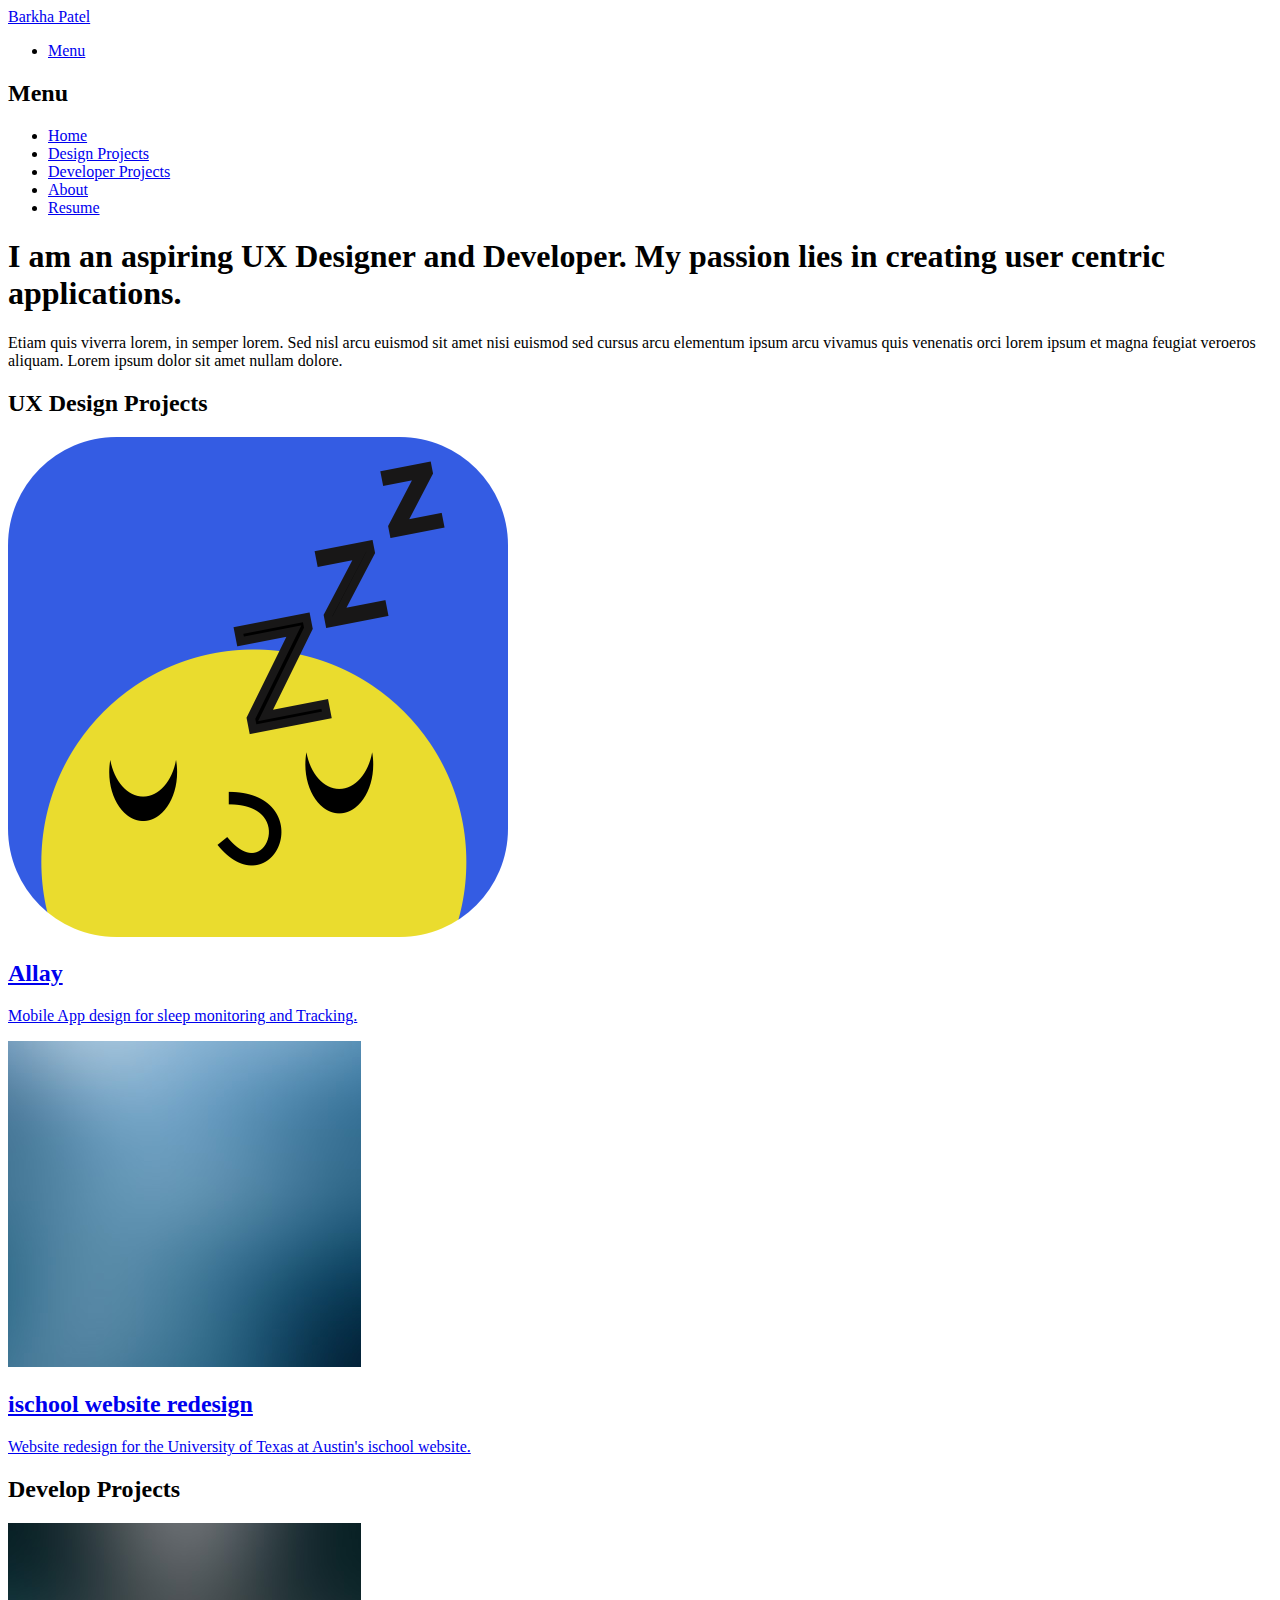
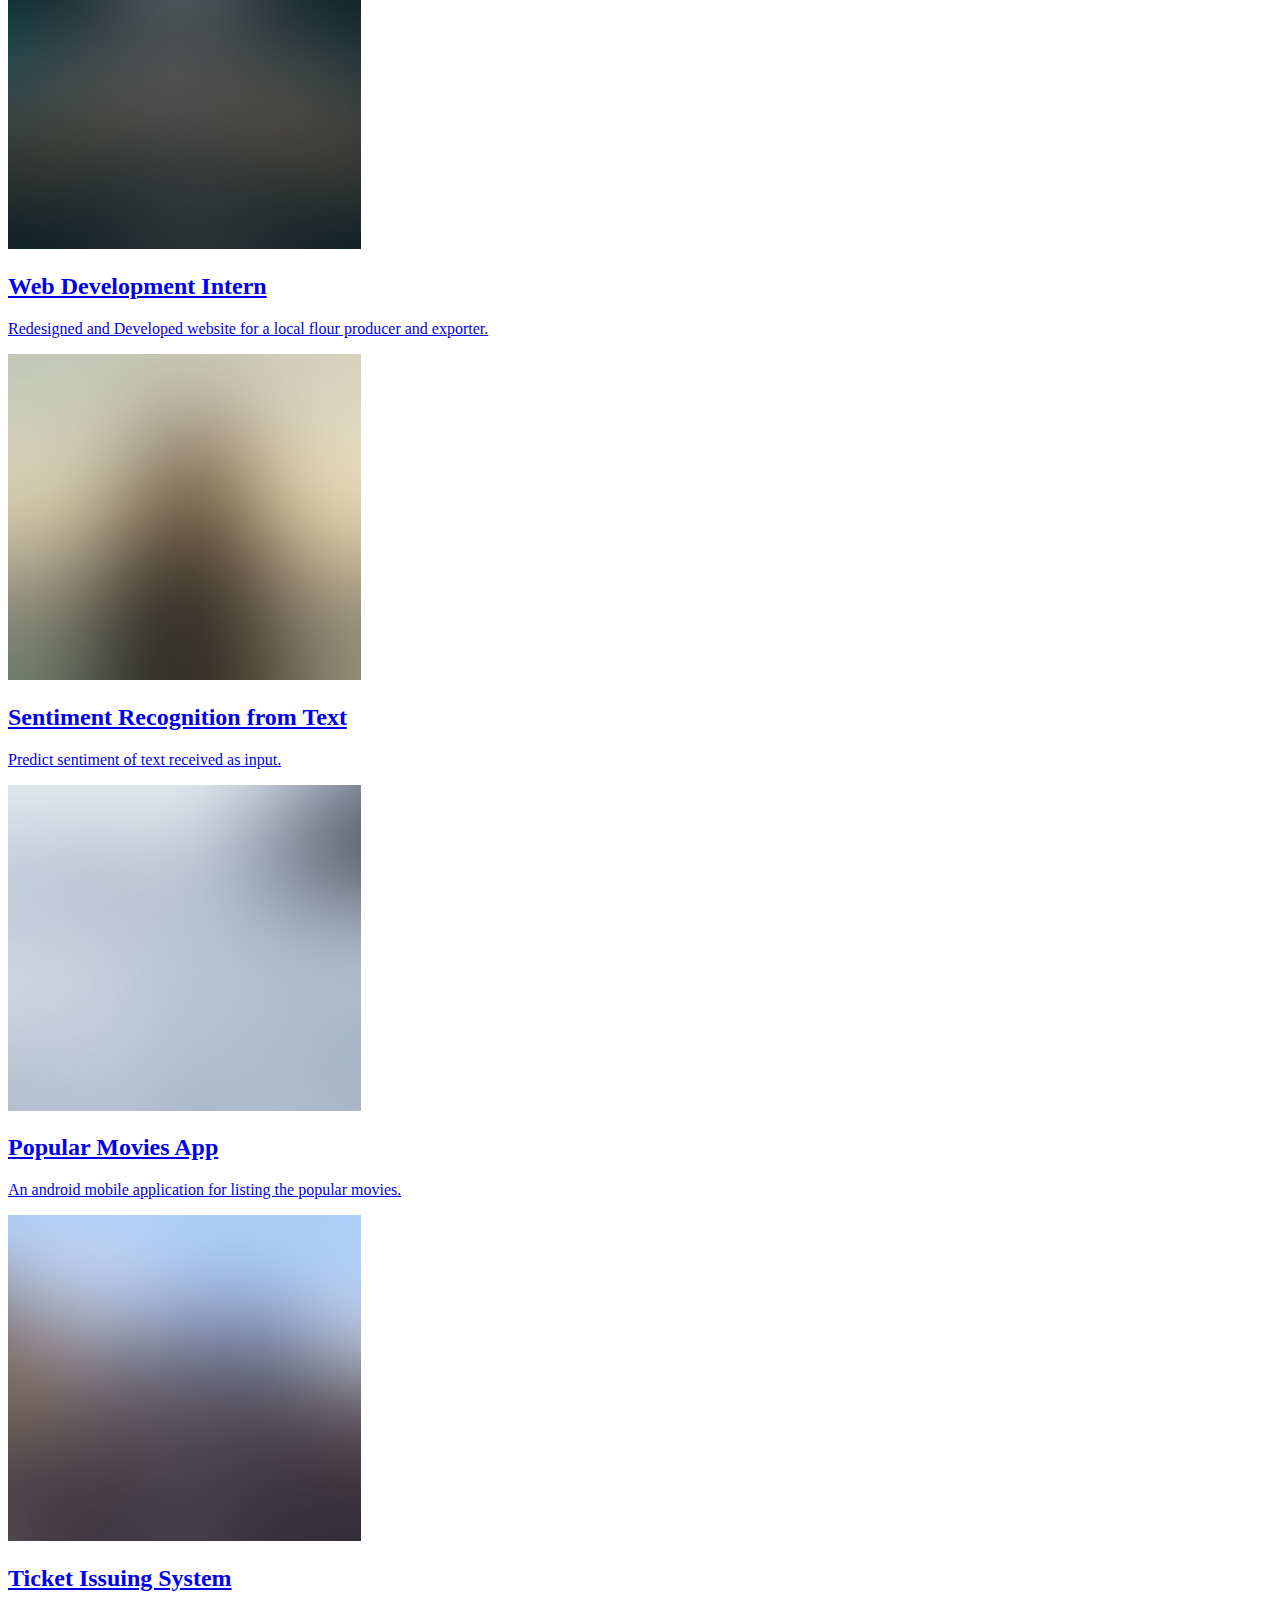
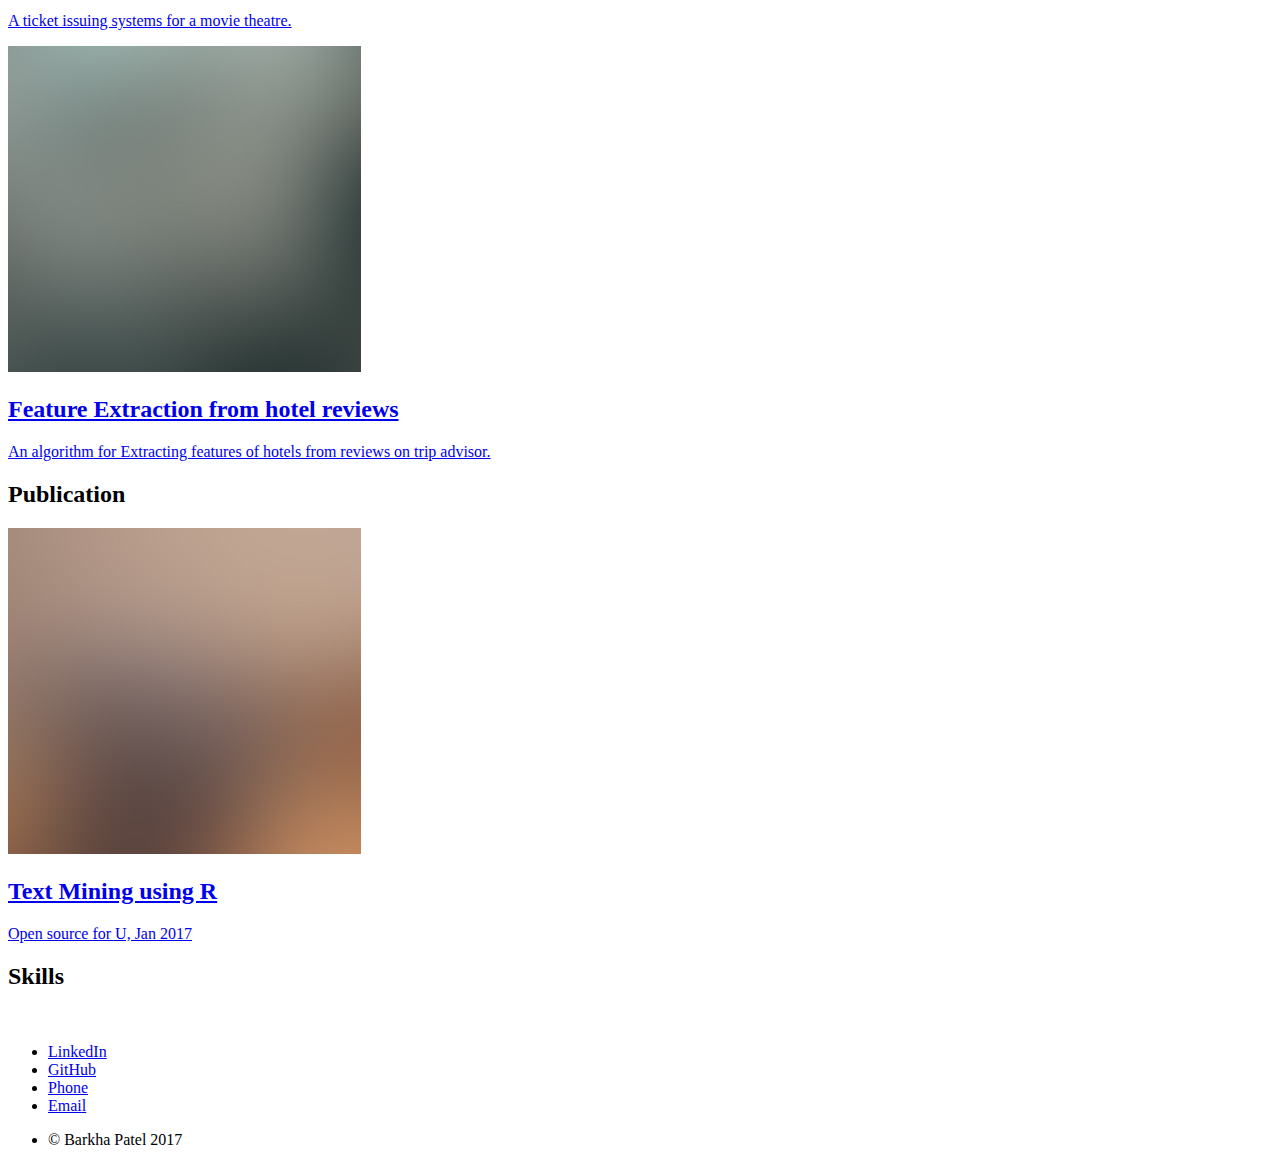
==== index.html @ ee447b4c "Add files via upload" ====
<!DOCTYPE HTML>
<!--
	Phantom by HTML5 UP
	html5up.net | @ajlkn
	Free for personal and commercial use under the CCA 3.0 license (html5up.net/license)
-->
<html>

<head>
	<title>Barkha Patel's Portfolio</title>
	<meta charset="utf-8" />
	<meta name="viewport" content="width=device-width, initial-scale=1" />
	<!--[if lte IE 8]><script src="assets/js/ie/html5shiv.js"></script><![endif]-->
	<link rel="stylesheet" href="assets/css/main.css" />
	<!--[if lte IE 9]><link rel="stylesheet" href="assets/css/ie9.css" /><![endif]-->
	<!--[if lte IE 8]><link rel="stylesheet" href="assets/css/ie8.css" /><![endif]-->
</head>

<body>
	<!-- Wrapper -->
	<div id="wrapper">

		<!-- Header -->
		<header id="header">
			<div class="inner">

				<!-- Logo -->
					<a href="index.html" class="logo">
									<span class="symbol"><!--<img src="images/logo.svg" alt="" />--></span><span class="title">Barkha Patel</span>
								</a>

				<!-- Nav -->
				<nav>
					<ul>
						<li><a href="#menu">Menu</a></li>
					</ul>
				</nav>

			</div>
		</header>

		<!-- Menu -->
		<nav id="menu">
			<h2>Menu</h2>
			<ul>
				<li><a href="index.html">Home</a></li>
				<li><a href="generic.html">Design Projects</a></li>
				<li><a href="generic.html">Developer Projects</a></li>
				<li><a href="generic.html">About </a></li>
				<li><a href="elements.html">Resume</a></li>
			</ul>
		</nav>

		<!-- Main -->
		<div id="main">
			<div class="inner">
				<header>
					<h1>I am an aspiring UX Designer and Developer. My passion lies in creating user centric applications.</h1>
					<p>Etiam quis viverra lorem, in semper lorem. Sed nisl arcu euismod sit amet nisi euismod sed cursus arcu elementum ipsum arcu vivamus quis venenatis orci lorem ipsum et magna feugiat veroeros aliquam. Lorem ipsum dolor sit amet nullam dolore.</p>
				</header>
				<h2> UX Design Projects </h2>
				<section class="tiles">
					<article class="style1">
						<span class="image">
										<img src="images/allayiconsmall.png" alt="" />
									</span>
						<a href="AllayPage.html">
							<h2>Allay</h2>
							<div class="content">
								<p>Mobile App design for sleep monitoring and Tracking. </p>
							</div>
						</a>
					</article>
					<article class="style2">
						<span class="image">
										<img src="images/pic02.jpg" alt="" />
									</span>
						<a href="generic.html">
							<h2>ischool website redesign</h2>
							<div class="content">
								<p>Website redesign for the University of Texas at Austin's ischool website. </p>
							</div>
						</a>
					</article>
				</section>
				<div>
					<h2> Develop Projects </h2>
				</div>

				<section class="tiles">
					<article class="style3">
						<span class="image">
										<img src="images/pic03.jpg" alt="" />
									</span>
						<a href="generic.html">
							<h2>Web Development Intern</h2>
							<div class="content">
								<p>Redesigned and Developed website for a local flour producer and exporter. </p>
							</div>
						</a>
					</article>
					<article class="style4">
						<span class="image">
										<img src="images/pic04.jpg" alt="" />
									</span>
						<a href="generic.html">
							<h2>Sentiment Recognition from Text</h2>
							<div class="content">
								<p>Predict sentiment of text received as input.</p>
							</div>
						</a>
					</article>
					<article class="style5">
						<span class="image">
										<img src="images/pic05.jpg" alt="" />
									</span>
						<a href="generic.html">
							<h2>Popular Movies App</h2>
							<div class="content">
								<p>An android mobile application for listing the popular movies.</p>
							</div>
						</a>
					</article>
					<article class="style6">
						<span class="image">
										<img src="images/pic06.jpg" alt="" />
									</span>
						<a href="generic.html">
							<h2>Ticket Issuing System</h2>
							<div class="content">
								<p>A ticket issuing systems for a movie theatre. </p>
							</div>
						</a>
					</article>
					<article class="style2">
						<span class="image">
										<img src="images/pic07.jpg" alt="" />
									</span>
						<a href="generic.html">
							<h2>Feature Extraction from hotel reviews</h2>
							<div class="content">
								<p>An algorithm for Extracting features of hotels from reviews on trip advisor. </p>
							</div>
						</a>
					</article>

				</section>
				<h2> Publication </h2>
				<section class="tiles">
					<article class="style1">
						<span class="image">
										<img src="images/pic01.jpg" alt="" />
									</span>
						<a href="generic.html">
							<h2>Text Mining using R</h2>
							<div class="content">
								<p> Open source for U, Jan 2017</p>
							</div>
						</a>
					</article>
			</div>
		</div>

		<!-- Footer -->
		<footer id="footer">
			<div class="inner">
				<section>
					<h2> Skills </h2>
				</section>
				<section>
					<br>
					<ul class="icons">
						<li><a href="https://www.linkedin.com/in/barkha-patel/" target="_blank" class="icon style2 fa-linkedin"><span class="label">LinkedIn</span></a></li>
						<li><a href="https://github.com/Barkha-Patel" target="_blank" class="icon style2 fa-github"><span class="label">GitHub</span></a></li>
						<li><a href="#" class="icon style2 fa-phone" target="_blank"><span class="label">Phone</span></a></li>
						<li><a href="#" class="icon style2 fa-envelope-o" target="_blank"><span class="label">Email</span></a></li>


					</ul>
				</section>
				<ul class="copyright">
					<li>&copy; Barkha Patel 2017</li>
				</ul>
			</div>
		</footer>

	</div>



	<!-- Scripts -->
	<script src="assets/js/jquery.min.js"></script>
	<script src="assets/js/skel.min.js"></script>
	<script src="assets/js/util.js"></script>
	<!--[if lte IE 8]><script src="assets/js/ie/respond.min.js"></script><![endif]-->
	<script src="assets/js/main.js"></script>

</body>

</html>
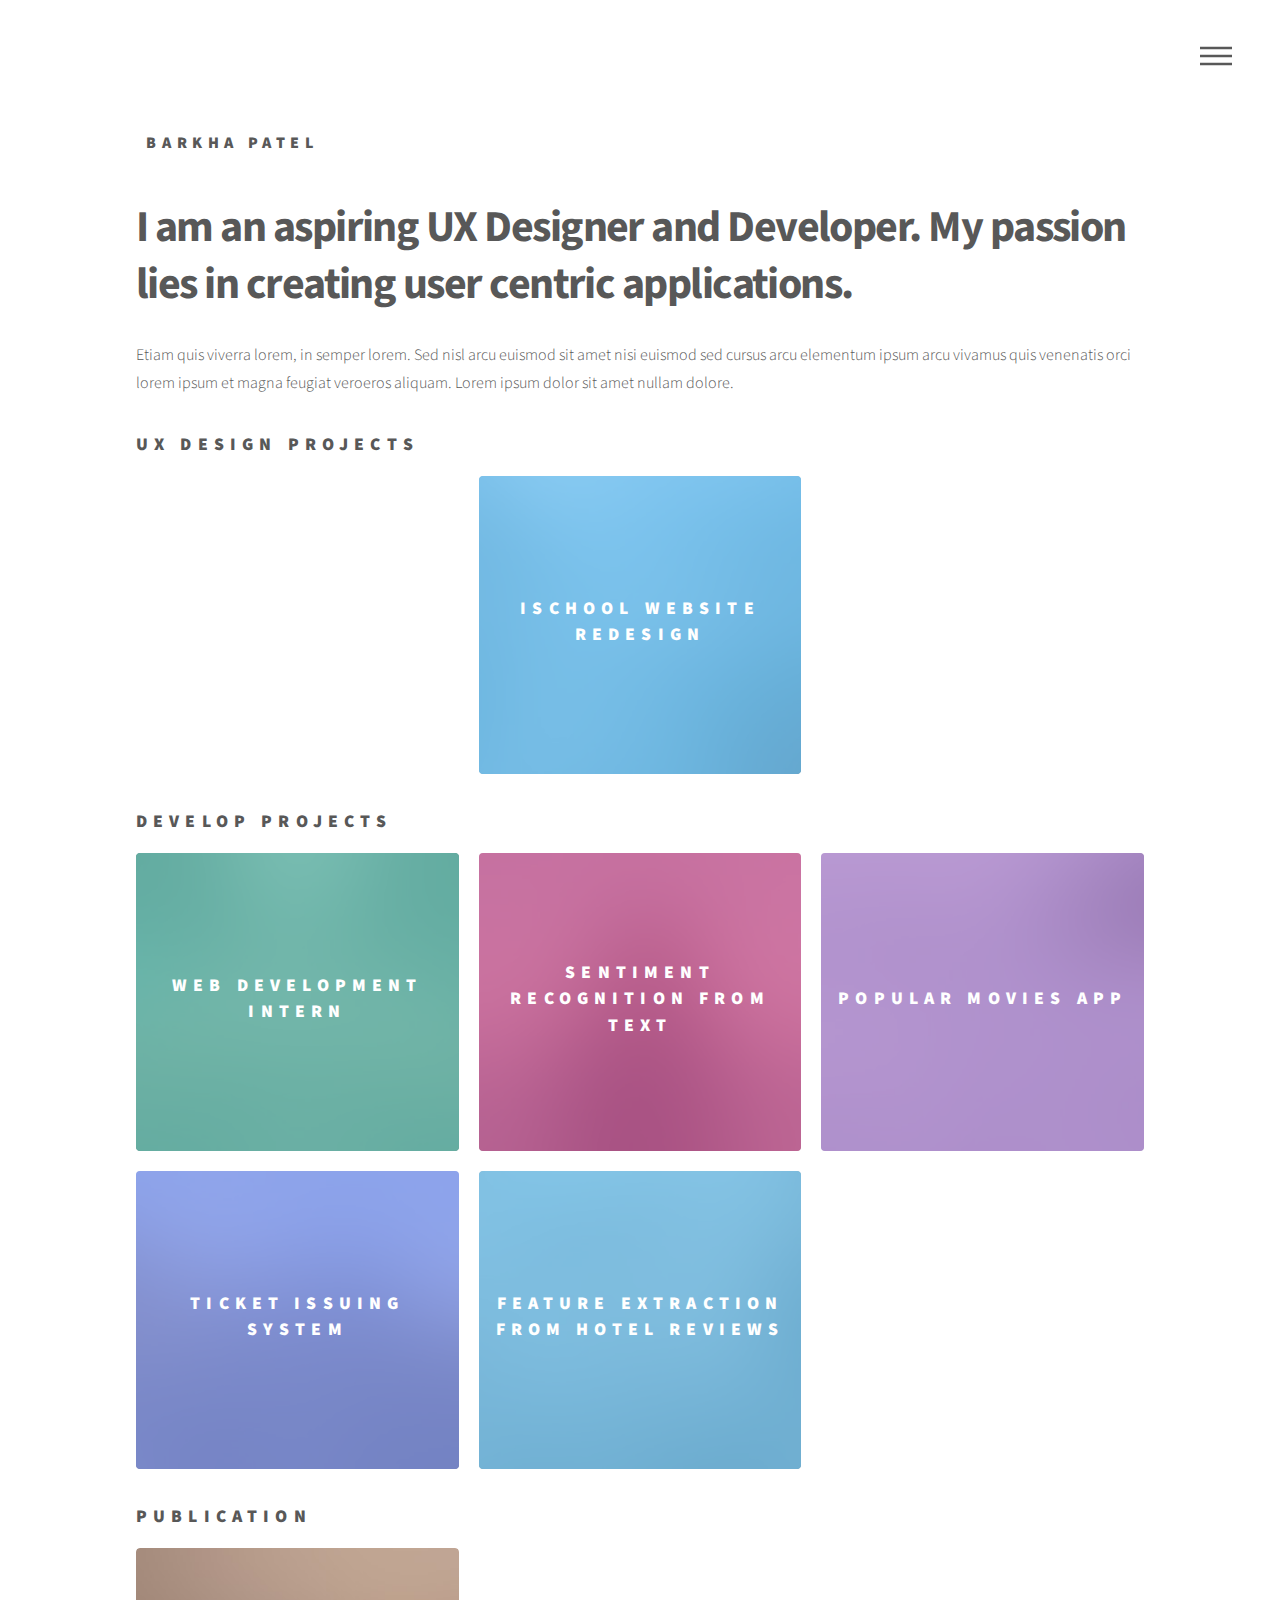
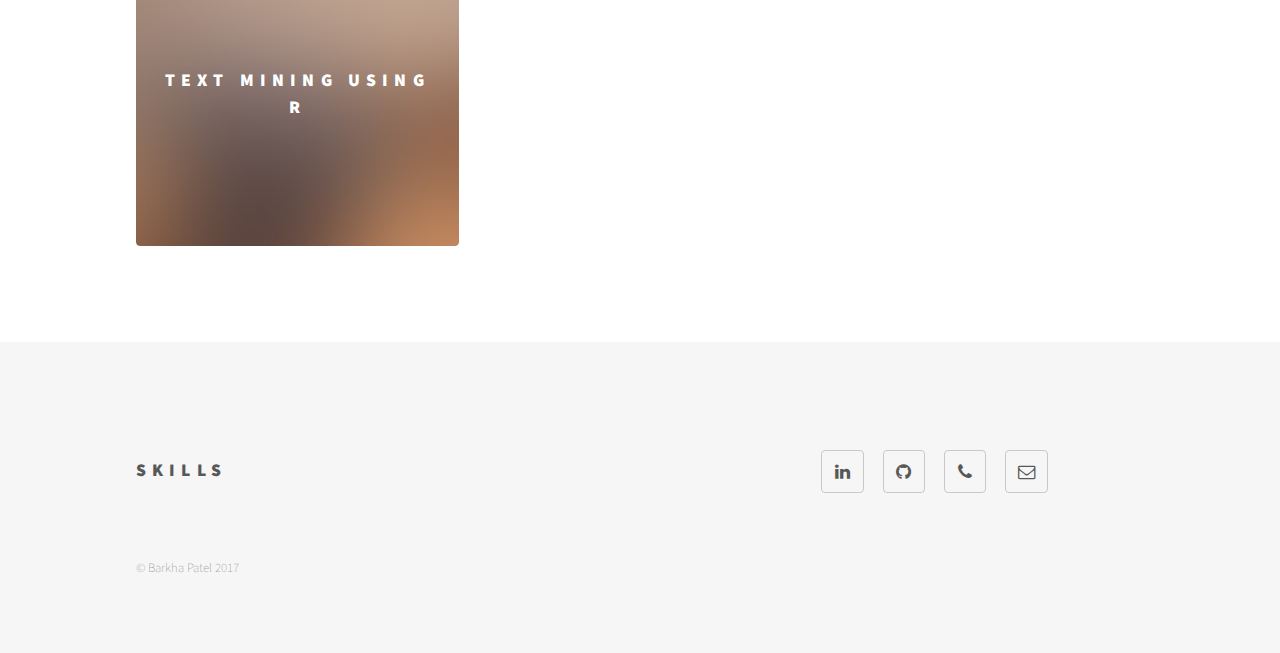
==== commit 3bb0eb9d: "Add files via upload" ====
--- a/index.html
+++ b/index.html
@@ -62,7 +62,7 @@
 				<section class="tiles">
 					<article class="style1">
 						<span class="image">
-										<img src="images/allayiconsmall.png" alt="" />
+										<img src="images/allaytile.png" alt="" />
 									</span>
 						<a href="AllayPage.html">
 							<h2>Allay</h2>
--- a/assets/css/main.css
+++ b/assets/css/main.css
@@ -0,0 +1,3356 @@
+@import url(font-awesome.min.css);
+@import url("https://fonts.googleapis.com/css?family=Source+Sans+Pro:300,700,900");
+
+/*
+	Phantom by HTML5 UP
+	html5up.net | @ajlkn
+	Free for personal and commercial use under the CCA 3.0 license (html5up.net/license)
+*/
+
+/* Reset */
+
+	html, body, div, span, applet, object, iframe, h1, h2, h3, h4, h5, h6, p, blockquote, pre, a, abbr, acronym, address, big, cite, code, del, dfn, em, img, ins, kbd, q, s, samp, small, strike, strong, sub, sup, tt, var, b, u, i, center, dl, dt, dd, ol, ul, li, fieldset, form, label, legend, table, caption, tbody, tfoot, thead, tr, th, td, article, aside, canvas, details, embed, figure, figcaption, footer, header, hgroup, menu, nav, output, ruby, section, summary, time, mark, audio, video {
+		margin: 0;
+		padding: 0;
+		border: 0;
+		font-size: 100%;
+		font: inherit;
+		vertical-align: baseline;
+	}
+
+	article, aside, details, figcaption, figure, footer, header, hgroup, menu, nav, section {
+		display: block;
+	}
+
+	body {
+		line-height: 1;
+	}
+
+	ol, ul {
+		list-style: none;
+	}
+
+	blockquote, q {
+		quotes: none;
+	}
+
+	blockquote:before, blockquote:after, q:before, q:after {
+		content: '';
+		content: none;
+	}
+
+	table {
+		border-collapse: collapse;
+		border-spacing: 0;
+	}
+
+	body {
+		-webkit-text-size-adjust: none;
+	}
+
+/* Box Model */
+
+	*, *:before, *:after {
+		-moz-box-sizing: border-box;
+		-webkit-box-sizing: border-box;
+		box-sizing: border-box;
+	}
+
+/* Grid */
+
+	.row {
+		border-bottom: solid 1px transparent;
+		-moz-box-sizing: border-box;
+		-webkit-box-sizing: border-box;
+		box-sizing: border-box;
+	}
+
+	.row > * {
+		float: left;
+		-moz-box-sizing: border-box;
+		-webkit-box-sizing: border-box;
+		box-sizing: border-box;
+	}
+
+	.row:after, .row:before {
+		content: '';
+		display: block;
+		clear: both;
+		height: 0;
+	}
+
+	.row.uniform > * > :first-child {
+		margin-top: 0;
+	}
+
+	.row.uniform > * > :last-child {
+		margin-bottom: 0;
+	}
+
+	.row.\30 \25 > * {
+		padding: 0 0 0 0em;
+	}
+
+	.row.\30 \25 {
+		margin: 0 0 -1px 0em;
+	}
+
+	.row.uniform.\30 \25 > * {
+		padding: 0em 0 0 0em;
+	}
+
+	.row.uniform.\30 \25 {
+		margin: 0em 0 -1px 0em;
+	}
+
+	.row > * {
+		padding: 0 0 0 2em;
+	}
+
+	.row {
+		margin: 0 0 -1px -2em;
+	}
+
+	.row.uniform > * {
+		padding: 2em 0 0 2em;
+	}
+
+	.row.uniform {
+		margin: -2em 0 -1px -2em;
+	}
+
+	.row.\32 00\25 > * {
+		padding: 0 0 0 4em;
+	}
+
+	.row.\32 00\25 {
+		margin: 0 0 -1px -4em;
+	}
+
+	.row.uniform.\32 00\25 > * {
+		padding: 4em 0 0 4em;
+	}
+
+	.row.uniform.\32 00\25 {
+		margin: -4em 0 -1px -4em;
+	}
+
+	.row.\31 50\25 > * {
+		padding: 0 0 0 3em;
+	}
+
+	.row.\31 50\25 {
+		margin: 0 0 -1px -3em;
+	}
+
+	.row.uniform.\31 50\25 > * {
+		padding: 3em 0 0 3em;
+	}
+
+	.row.uniform.\31 50\25 {
+		margin: -3em 0 -1px -3em;
+	}
+
+	.row.\35 0\25 > * {
+		padding: 0 0 0 1em;
+	}
+
+	.row.\35 0\25 {
+		margin: 0 0 -1px -1em;
+	}
+
+	.row.uniform.\35 0\25 > * {
+		padding: 1em 0 0 1em;
+	}
+
+	.row.uniform.\35 0\25 {
+		margin: -1em 0 -1px -1em;
+	}
+
+	.row.\32 5\25 > * {
+		padding: 0 0 0 0.5em;
+	}
+
+	.row.\32 5\25 {
+		margin: 0 0 -1px -0.5em;
+	}
+
+	.row.uniform.\32 5\25 > * {
+		padding: 0.5em 0 0 0.5em;
+	}
+
+	.row.uniform.\32 5\25 {
+		margin: -0.5em 0 -1px -0.5em;
+	}
+
+	.\31 2u, .\31 2u\24 {
+		width: 100%;
+		clear: none;
+		margin-left: 0;
+	}
+
+	.\31 1u, .\31 1u\24 {
+		width: 91.6666666667%;
+		clear: none;
+		margin-left: 0;
+	}
+
+	.\31 0u, .\31 0u\24 {
+		width: 83.3333333333%;
+		clear: none;
+		margin-left: 0;
+	}
+
+	.\39 u, .\39 u\24 {
+		width: 75%;
+		clear: none;
+		margin-left: 0;
+	}
+
+	.\38 u, .\38 u\24 {
+		width: 66.6666666667%;
+		clear: none;
+		margin-left: 0;
+	}
+
+	.\37 u, .\37 u\24 {
+		width: 58.3333333333%;
+		clear: none;
+		margin-left: 0;
+	}
+
+	.\36 u, .\36 u\24 {
+		width: 50%;
+		clear: none;
+		margin-left: 0;
+	}
+
+	.\35 u, .\35 u\24 {
+		width: 41.6666666667%;
+		clear: none;
+		margin-left: 0;
+	}
+
+	.\34 u, .\34 u\24 {
+		width: 33.3333333333%;
+		clear: none;
+		margin-left: 0;
+	}
+
+	.\33 u, .\33 u\24 {
+		width: 25%;
+		clear: none;
+		margin-left: 0;
+	}
+
+	.\32 u, .\32 u\24 {
+		width: 16.6666666667%;
+		clear: none;
+		margin-left: 0;
+	}
+
+	.\31 u, .\31 u\24 {
+		width: 8.3333333333%;
+		clear: none;
+		margin-left: 0;
+	}
+
+	.\31 2u\24 + *,
+	.\31 1u\24 + *,
+	.\31 0u\24 + *,
+	.\39 u\24 + *,
+	.\38 u\24 + *,
+	.\37 u\24 + *,
+	.\36 u\24 + *,
+	.\35 u\24 + *,
+	.\34 u\24 + *,
+	.\33 u\24 + *,
+	.\32 u\24 + *,
+	.\31 u\24 + * {
+		clear: left;
+	}
+
+	.\-11u {
+		margin-left: 91.66667%;
+	}
+
+	.\-10u {
+		margin-left: 83.33333%;
+	}
+
+	.\-9u {
+		margin-left: 75%;
+	}
+
+	.\-8u {
+		margin-left: 66.66667%;
+	}
+
+	.\-7u {
+		margin-left: 58.33333%;
+	}
+
+	.\-6u {
+		margin-left: 50%;
+	}
+
+	.\-5u {
+		margin-left: 41.66667%;
+	}
+
+	.\-4u {
+		margin-left: 33.33333%;
+	}
+
+	.\-3u {
+		margin-left: 25%;
+	}
+
+	.\-2u {
+		margin-left: 16.66667%;
+	}
+
+	.\-1u {
+		margin-left: 8.33333%;
+	}
+
+	@media screen and (max-width: 1680px) {
+
+		.row > * {
+			padding: 0 0 0 2em;
+		}
+
+		.row {
+			margin: 0 0 -1px -2em;
+		}
+
+		.row.uniform > * {
+			padding: 2em 0 0 2em;
+		}
+
+		.row.uniform {
+			margin: -2em 0 -1px -2em;
+		}
+
+		.row.\32 00\25 > * {
+			padding: 0 0 0 4em;
+		}
+
+		.row.\32 00\25 {
+			margin: 0 0 -1px -4em;
+		}
+
+		.row.uniform.\32 00\25 > * {
+			padding: 4em 0 0 4em;
+		}
+
+		.row.uniform.\32 00\25 {
+			margin: -4em 0 -1px -4em;
+		}
+
+		.row.\31 50\25 > * {
+			padding: 0 0 0 3em;
+		}
+
+		.row.\31 50\25 {
+			margin: 0 0 -1px -3em;
+		}
+
+		.row.uniform.\31 50\25 > * {
+			padding: 3em 0 0 3em;
+		}
+
+		.row.uniform.\31 50\25 {
+			margin: -3em 0 -1px -3em;
+		}
+
+		.row.\35 0\25 > * {
+			padding: 0 0 0 1em;
+		}
+
+		.row.\35 0\25 {
+			margin: 0 0 -1px -1em;
+		}
+
+		.row.uniform.\35 0\25 > * {
+			padding: 1em 0 0 1em;
+		}
+
+		.row.uniform.\35 0\25 {
+			margin: -1em 0 -1px -1em;
+		}
+
+		.row.\32 5\25 > * {
+			padding: 0 0 0 0.5em;
+		}
+
+		.row.\32 5\25 {
+			margin: 0 0 -1px -0.5em;
+		}
+
+		.row.uniform.\32 5\25 > * {
+			padding: 0.5em 0 0 0.5em;
+		}
+
+		.row.uniform.\32 5\25 {
+			margin: -0.5em 0 -1px -0.5em;
+		}
+
+		.\31 2u\28xlarge\29, .\31 2u\24\28xlarge\29 {
+			width: 100%;
+			clear: none;
+			margin-left: 0;
+		}
+
+		.\31 1u\28xlarge\29, .\31 1u\24\28xlarge\29 {
+			width: 91.6666666667%;
+			clear: none;
+			margin-left: 0;
+		}
+
+		.\31 0u\28xlarge\29, .\31 0u\24\28xlarge\29 {
+			width: 83.3333333333%;
+			clear: none;
+			margin-left: 0;
+		}
+
+		.\39 u\28xlarge\29, .\39 u\24\28xlarge\29 {
+			width: 75%;
+			clear: none;
+			margin-left: 0;
+		}
+
+		.\38 u\28xlarge\29, .\38 u\24\28xlarge\29 {
+			width: 66.6666666667%;
+			clear: none;
+			margin-left: 0;
+		}
+
+		.\37 u\28xlarge\29, .\37 u\24\28xlarge\29 {
+			width: 58.3333333333%;
+			clear: none;
+			margin-left: 0;
+		}
+
+		.\36 u\28xlarge\29, .\36 u\24\28xlarge\29 {
+			width: 50%;
+			clear: none;
+			margin-left: 0;
+		}
+
+		.\35 u\28xlarge\29, .\35 u\24\28xlarge\29 {
+			width: 41.6666666667%;
+			clear: none;
+			margin-left: 0;
+		}
+
+		.\34 u\28xlarge\29, .\34 u\24\28xlarge\29 {
+			width: 33.3333333333%;
+			clear: none;
+			margin-left: 0;
+		}
+
+		.\33 u\28xlarge\29, .\33 u\24\28xlarge\29 {
+			width: 25%;
+			clear: none;
+			margin-left: 0;
+		}
+
+		.\32 u\28xlarge\29, .\32 u\24\28xlarge\29 {
+			width: 16.6666666667%;
+			clear: none;
+			margin-left: 0;
+		}
+
+		.\31 u\28xlarge\29, .\31 u\24\28xlarge\29 {
+			width: 8.3333333333%;
+			clear: none;
+			margin-left: 0;
+		}
+
+		.\31 2u\24\28xlarge\29 + *,
+		.\31 1u\24\28xlarge\29 + *,
+		.\31 0u\24\28xlarge\29 + *,
+		.\39 u\24\28xlarge\29 + *,
+		.\38 u\24\28xlarge\29 + *,
+		.\37 u\24\28xlarge\29 + *,
+		.\36 u\24\28xlarge\29 + *,
+		.\35 u\24\28xlarge\29 + *,
+		.\34 u\24\28xlarge\29 + *,
+		.\33 u\24\28xlarge\29 + *,
+		.\32 u\24\28xlarge\29 + *,
+		.\31 u\24\28xlarge\29 + * {
+			clear: left;
+		}
+
+		.\-11u\28xlarge\29 {
+			margin-left: 91.66667%;
+		}
+
+		.\-10u\28xlarge\29 {
+			margin-left: 83.33333%;
+		}
+
+		.\-9u\28xlarge\29 {
+			margin-left: 75%;
+		}
+
+		.\-8u\28xlarge\29 {
+			margin-left: 66.66667%;
+		}
+
+		.\-7u\28xlarge\29 {
+			margin-left: 58.33333%;
+		}
+
+		.\-6u\28xlarge\29 {
+			margin-left: 50%;
+		}
+
+		.\-5u\28xlarge\29 {
+			margin-left: 41.66667%;
+		}
+
+		.\-4u\28xlarge\29 {
+			margin-left: 33.33333%;
+		}
+
+		.\-3u\28xlarge\29 {
+			margin-left: 25%;
+		}
+
+		.\-2u\28xlarge\29 {
+			margin-left: 16.66667%;
+		}
+
+		.\-1u\28xlarge\29 {
+			margin-left: 8.33333%;
+		}
+
+	}
+
+	@media screen and (max-width: 1280px) {
+
+		.row > * {
+			padding: 0 0 0 2em;
+		}
+
+		.row {
+			margin: 0 0 -1px -2em;
+		}
+
+		.row.uniform > * {
+			padding: 2em 0 0 2em;
+		}
+
+		.row.uniform {
+			margin: -2em 0 -1px -2em;
+		}
+
+		.row.\32 00\25 > * {
+			padding: 0 0 0 4em;
+		}
+
+		.row.\32 00\25 {
+			margin: 0 0 -1px -4em;
+		}
+
+		.row.uniform.\32 00\25 > * {
+			padding: 4em 0 0 4em;
+		}
+
+		.row.uniform.\32 00\25 {
+			margin: -4em 0 -1px -4em;
+		}
+
+		.row.\31 50\25 > * {
+			padding: 0 0 0 3em;
+		}
+
+		.row.\31 50\25 {
+			margin: 0 0 -1px -3em;
+		}
+
+		.row.uniform.\31 50\25 > * {
+			padding: 3em 0 0 3em;
+		}
+
+		.row.uniform.\31 50\25 {
+			margin: -3em 0 -1px -3em;
+		}
+
+		.row.\35 0\25 > * {
+			padding: 0 0 0 1em;
+		}
+
+		.row.\35 0\25 {
+			margin: 0 0 -1px -1em;
+		}
+
+		.row.uniform.\35 0\25 > * {
+			padding: 1em 0 0 1em;
+		}
+
+		.row.uniform.\35 0\25 {
+			margin: -1em 0 -1px -1em;
+		}
+
+		.row.\32 5\25 > * {
+			padding: 0 0 0 0.5em;
+		}
+
+		.row.\32 5\25 {
+			margin: 0 0 -1px -0.5em;
+		}
+
+		.row.uniform.\32 5\25 > * {
+			padding: 0.5em 0 0 0.5em;
+		}
+
+		.row.uniform.\32 5\25 {
+			margin: -0.5em 0 -1px -0.5em;
+		}
+
+		.\31 2u\28large\29, .\31 2u\24\28large\29 {
+			width: 100%;
+			clear: none;
+			margin-left: 0;
+		}
+
+		.\31 1u\28large\29, .\31 1u\24\28large\29 {
+			width: 91.6666666667%;
+			clear: none;
+			margin-left: 0;
+		}
+
+		.\31 0u\28large\29, .\31 0u\24\28large\29 {
+			width: 83.3333333333%;
+			clear: none;
+			margin-left: 0;
+		}
+
+		.\39 u\28large\29, .\39 u\24\28large\29 {
+			width: 75%;
+			clear: none;
+			margin-left: 0;
+		}
+
+		.\38 u\28large\29, .\38 u\24\28large\29 {
+			width: 66.6666666667%;
+			clear: none;
+			margin-left: 0;
+		}
+
+		.\37 u\28large\29, .\37 u\24\28large\29 {
+			width: 58.3333333333%;
+			clear: none;
+			margin-left: 0;
+		}
+
+		.\36 u\28large\29, .\36 u\24\28large\29 {
+			width: 50%;
+			clear: none;
+			margin-left: 0;
+		}
+
+		.\35 u\28large\29, .\35 u\24\28large\29 {
+			width: 41.6666666667%;
+			clear: none;
+			margin-left: 0;
+		}
+
+		.\34 u\28large\29, .\34 u\24\28large\29 {
+			width: 33.3333333333%;
+			clear: none;
+			margin-left: 0;
+		}
+
+		.\33 u\28large\29, .\33 u\24\28large\29 {
+			width: 25%;
+			clear: none;
+			margin-left: 0;
+		}
+
+		.\32 u\28large\29, .\32 u\24\28large\29 {
+			width: 16.6666666667%;
+			clear: none;
+			margin-left: 0;
+		}
+
+		.\31 u\28large\29, .\31 u\24\28large\29 {
+			width: 8.3333333333%;
+			clear: none;
+			margin-left: 0;
+		}
+
+		.\31 2u\24\28large\29 + *,
+		.\31 1u\24\28large\29 + *,
+		.\31 0u\24\28large\29 + *,
+		.\39 u\24\28large\29 + *,
+		.\38 u\24\28large\29 + *,
+		.\37 u\24\28large\29 + *,
+		.\36 u\24\28large\29 + *,
+		.\35 u\24\28large\29 + *,
+		.\34 u\24\28large\29 + *,
+		.\33 u\24\28large\29 + *,
+		.\32 u\24\28large\29 + *,
+		.\31 u\24\28large\29 + * {
+			clear: left;
+		}
+
+		.\-11u\28large\29 {
+			margin-left: 91.66667%;
+		}
+
+		.\-10u\28large\29 {
+			margin-left: 83.33333%;
+		}
+
+		.\-9u\28large\29 {
+			margin-left: 75%;
+		}
+
+		.\-8u\28large\29 {
+			margin-left: 66.66667%;
+		}
+
+		.\-7u\28large\29 {
+			margin-left: 58.33333%;
+		}
+
+		.\-6u\28large\29 {
+			margin-left: 50%;
+		}
+
+		.\-5u\28large\29 {
+			margin-left: 41.66667%;
+		}
+
+		.\-4u\28large\29 {
+			margin-left: 33.33333%;
+		}
+
+		.\-3u\28large\29 {
+			margin-left: 25%;
+		}
+
+		.\-2u\28large\29 {
+			margin-left: 16.66667%;
+		}
+
+		.\-1u\28large\29 {
+			margin-left: 8.33333%;
+		}
+
+	}
+
+	@media screen and (max-width: 980px) {
+
+		.row > * {
+			padding: 0 0 0 1.5em;
+		}
+
+		.row {
+			margin: 0 0 -1px -1.5em;
+		}
+
+		.row.uniform > * {
+			padding: 1.5em 0 0 1.5em;
+		}
+
+		.row.uniform {
+			margin: -1.5em 0 -1px -1.5em;
+		}
+
+		.row.\32 00\25 > * {
+			padding: 0 0 0 3em;
+		}
+
+		.row.\32 00\25 {
+			margin: 0 0 -1px -3em;
+		}
+
+		.row.uniform.\32 00\25 > * {
+			padding: 3em 0 0 3em;
+		}
+
+		.row.uniform.\32 00\25 {
+			margin: -3em 0 -1px -3em;
+		}
+
+		.row.\31 50\25 > * {
+			padding: 0 0 0 2.25em;
+		}
+
+		.row.\31 50\25 {
+			margin: 0 0 -1px -2.25em;
+		}
+
+		.row.uniform.\31 50\25 > * {
+			padding: 2.25em 0 0 2.25em;
+		}
+
+		.row.uniform.\31 50\25 {
+			margin: -2.25em 0 -1px -2.25em;
+		}
+
+		.row.\35 0\25 > * {
+			padding: 0 0 0 0.75em;
+		}
+
+		.row.\35 0\25 {
+			margin: 0 0 -1px -0.75em;
+		}
+
+		.row.uniform.\35 0\25 > * {
+			padding: 0.75em 0 0 0.75em;
+		}
+
+		.row.uniform.\35 0\25 {
+			margin: -0.75em 0 -1px -0.75em;
+		}
+
+		.row.\32 5\25 > * {
+			padding: 0 0 0 0.375em;
+		}
+
+		.row.\32 5\25 {
+			margin: 0 0 -1px -0.375em;
+		}
+
+		.row.uniform.\32 5\25 > * {
+			padding: 0.375em 0 0 0.375em;
+		}
+
+		.row.uniform.\32 5\25 {
+			margin: -0.375em 0 -1px -0.375em;
+		}
+
+		.\31 2u\28medium\29, .\31 2u\24\28medium\29 {
+			width: 100%;
+			clear: none;
+			margin-left: 0;
+		}
+
+		.\31 1u\28medium\29, .\31 1u\24\28medium\29 {
+			width: 91.6666666667%;
+			clear: none;
+			margin-left: 0;
+		}
+
+		.\31 0u\28medium\29, .\31 0u\24\28medium\29 {
+			width: 83.3333333333%;
+			clear: none;
+			margin-left: 0;
+		}
+
+		.\39 u\28medium\29, .\39 u\24\28medium\29 {
+			width: 75%;
+			clear: none;
+			margin-left: 0;
+		}
+
+		.\38 u\28medium\29, .\38 u\24\28medium\29 {
+			width: 66.6666666667%;
+			clear: none;
+			margin-left: 0;
+		}
+
+		.\37 u\28medium\29, .\37 u\24\28medium\29 {
+			width: 58.3333333333%;
+			clear: none;
+			margin-left: 0;
+		}
+
+		.\36 u\28medium\29, .\36 u\24\28medium\29 {
+			width: 50%;
+			clear: none;
+			margin-left: 0;
+		}
+
+		.\35 u\28medium\29, .\35 u\24\28medium\29 {
+			width: 41.6666666667%;
+			clear: none;
+			margin-left: 0;
+		}
+
+		.\34 u\28medium\29, .\34 u\24\28medium\29 {
+			width: 33.3333333333%;
+			clear: none;
+			margin-left: 0;
+		}
+
+		.\33 u\28medium\29, .\33 u\24\28medium\29 {
+			width: 25%;
+			clear: none;
+			margin-left: 0;
+		}
+
+		.\32 u\28medium\29, .\32 u\24\28medium\29 {
+			width: 16.6666666667%;
+			clear: none;
+			margin-left: 0;
+		}
+
+		.\31 u\28medium\29, .\31 u\24\28medium\29 {
+			width: 8.3333333333%;
+			clear: none;
+			margin-left: 0;
+		}
+
+		.\31 2u\24\28medium\29 + *,
+		.\31 1u\24\28medium\29 + *,
+		.\31 0u\24\28medium\29 + *,
+		.\39 u\24\28medium\29 + *,
+		.\38 u\24\28medium\29 + *,
+		.\37 u\24\28medium\29 + *,
+		.\36 u\24\28medium\29 + *,
+		.\35 u\24\28medium\29 + *,
+		.\34 u\24\28medium\29 + *,
+		.\33 u\24\28medium\29 + *,
+		.\32 u\24\28medium\29 + *,
+		.\31 u\24\28medium\29 + * {
+			clear: left;
+		}
+
+		.\-11u\28medium\29 {
+			margin-left: 91.66667%;
+		}
+
+		.\-10u\28medium\29 {
+			margin-left: 83.33333%;
+		}
+
+		.\-9u\28medium\29 {
+			margin-left: 75%;
+		}
+
+		.\-8u\28medium\29 {
+			margin-left: 66.66667%;
+		}
+
+		.\-7u\28medium\29 {
+			margin-left: 58.33333%;
+		}
+
+		.\-6u\28medium\29 {
+			margin-left: 50%;
+		}
+
+		.\-5u\28medium\29 {
+			margin-left: 41.66667%;
+		}
+
+		.\-4u\28medium\29 {
+			margin-left: 33.33333%;
+		}
+
+		.\-3u\28medium\29 {
+			margin-left: 25%;
+		}
+
+		.\-2u\28medium\29 {
+			margin-left: 16.66667%;
+		}
+
+		.\-1u\28medium\29 {
+			margin-left: 8.33333%;
+		}
+
+	}
+
+	@media screen and (max-width: 736px) {
+
+		.row > * {
+			padding: 0 0 0 1em;
+		}
+
+		.row {
+			margin: 0 0 -1px -1em;
+		}
+
+		.row.uniform > * {
+			padding: 1em 0 0 1em;
+		}
+
+		.row.uniform {
+			margin: -1em 0 -1px -1em;
+		}
+
+		.row.\32 00\25 > * {
+			padding: 0 0 0 2em;
+		}
+
+		.row.\32 00\25 {
+			margin: 0 0 -1px -2em;
+		}
+
+		.row.uniform.\32 00\25 > * {
+			padding: 2em 0 0 2em;
+		}
+
+		.row.uniform.\32 00\25 {
+			margin: -2em 0 -1px -2em;
+		}
+
+		.row.\31 50\25 > * {
+			padding: 0 0 0 1.5em;
+		}
+
+		.row.\31 50\25 {
+			margin: 0 0 -1px -1.5em;
+		}
+
+		.row.uniform.\31 50\25 > * {
+			padding: 1.5em 0 0 1.5em;
+		}
+
+		.row.uniform.\31 50\25 {
+			margin: -1.5em 0 -1px -1.5em;
+		}
+
+		.row.\35 0\25 > * {
+			padding: 0 0 0 0.5em;
+		}
+
+		.row.\35 0\25 {
+			margin: 0 0 -1px -0.5em;
+		}
+
+		.row.uniform.\35 0\25 > * {
+			padding: 0.5em 0 0 0.5em;
+		}
+
+		.row.uniform.\35 0\25 {
+			margin: -0.5em 0 -1px -0.5em;
+		}
+
+		.row.\32 5\25 > * {
+			padding: 0 0 0 0.25em;
+		}
+
+		.row.\32 5\25 {
+			margin: 0 0 -1px -0.25em;
+		}
+
+		.row.uniform.\32 5\25 > * {
+			padding: 0.25em 0 0 0.25em;
+		}
+
+		.row.uniform.\32 5\25 {
+			margin: -0.25em 0 -1px -0.25em;
+		}
+
+		.\31 2u\28small\29, .\31 2u\24\28small\29 {
+			width: 100%;
+			clear: none;
+			margin-left: 0;
+		}
+
+		.\31 1u\28small\29, .\31 1u\24\28small\29 {
+			width: 91.6666666667%;
+			clear: none;
+			margin-left: 0;
+		}
+
+		.\31 0u\28small\29, .\31 0u\24\28small\29 {
+			width: 83.3333333333%;
+			clear: none;
+			margin-left: 0;
+		}
+
+		.\39 u\28small\29, .\39 u\24\28small\29 {
+			width: 75%;
+			clear: none;
+			margin-left: 0;
+		}
+
+		.\38 u\28small\29, .\38 u\24\28small\29 {
+			width: 66.6666666667%;
+			clear: none;
+			margin-left: 0;
+		}
+
+		.\37 u\28small\29, .\37 u\24\28small\29 {
+			width: 58.3333333333%;
+			clear: none;
+			margin-left: 0;
+		}
+
+		.\36 u\28small\29, .\36 u\24\28small\29 {
+			width: 50%;
+			clear: none;
+			margin-left: 0;
+		}
+
+		.\35 u\28small\29, .\35 u\24\28small\29 {
+			width: 41.6666666667%;
+			clear: none;
+			margin-left: 0;
+		}
+
+		.\34 u\28small\29, .\34 u\24\28small\29 {
+			width: 33.3333333333%;
+			clear: none;
+			margin-left: 0;
+		}
+
+		.\33 u\28small\29, .\33 u\24\28small\29 {
+			width: 25%;
+			clear: none;
+			margin-left: 0;
+		}
+
+		.\32 u\28small\29, .\32 u\24\28small\29 {
+			width: 16.6666666667%;
+			clear: none;
+			margin-left: 0;
+		}
+
+		.\31 u\28small\29, .\31 u\24\28small\29 {
+			width: 8.3333333333%;
+			clear: none;
+			margin-left: 0;
+		}
+
+		.\31 2u\24\28small\29 + *,
+		.\31 1u\24\28small\29 + *,
+		.\31 0u\24\28small\29 + *,
+		.\39 u\24\28small\29 + *,
+		.\38 u\24\28small\29 + *,
+		.\37 u\24\28small\29 + *,
+		.\36 u\24\28small\29 + *,
+		.\35 u\24\28small\29 + *,
+		.\34 u\24\28small\29 + *,
+		.\33 u\24\28small\29 + *,
+		.\32 u\24\28small\29 + *,
+		.\31 u\24\28small\29 + * {
+			clear: left;
+		}
+
+		.\-11u\28small\29 {
+			margin-left: 91.66667%;
+		}
+
+		.\-10u\28small\29 {
+			margin-left: 83.33333%;
+		}
+
+		.\-9u\28small\29 {
+			margin-left: 75%;
+		}
+
+		.\-8u\28small\29 {
+			margin-left: 66.66667%;
+		}
+
+		.\-7u\28small\29 {
+			margin-left: 58.33333%;
+		}
+
+		.\-6u\28small\29 {
+			margin-left: 50%;
+		}
+
+		.\-5u\28small\29 {
+			margin-left: 41.66667%;
+		}
+
+		.\-4u\28small\29 {
+			margin-left: 33.33333%;
+		}
+
+		.\-3u\28small\29 {
+			margin-left: 25%;
+		}
+
+		.\-2u\28small\29 {
+			margin-left: 16.66667%;
+		}
+
+		.\-1u\28small\29 {
+			margin-left: 8.33333%;
+		}
+
+	}
+
+	@media screen and (max-width: 480px) {
+
+		.row > * {
+			padding: 0 0 0 1em;
+		}
+
+		.row {
+			margin: 0 0 -1px -1em;
+		}
+
+		.row.uniform > * {
+			padding: 1em 0 0 1em;
+		}
+
+		.row.uniform {
+			margin: -1em 0 -1px -1em;
+		}
+
+		.row.\32 00\25 > * {
+			padding: 0 0 0 2em;
+		}
+
+		.row.\32 00\25 {
+			margin: 0 0 -1px -2em;
+		}
+
+		.row.uniform.\32 00\25 > * {
+			padding: 2em 0 0 2em;
+		}
+
+		.row.uniform.\32 00\25 {
+			margin: -2em 0 -1px -2em;
+		}
+
+		.row.\31 50\25 > * {
+			padding: 0 0 0 1.5em;
+		}
+
+		.row.\31 50\25 {
+			margin: 0 0 -1px -1.5em;
+		}
+
+		.row.uniform.\31 50\25 > * {
+			padding: 1.5em 0 0 1.5em;
+		}
+
+		.row.uniform.\31 50\25 {
+			margin: -1.5em 0 -1px -1.5em;
+		}
+
+		.row.\35 0\25 > * {
+			padding: 0 0 0 0.5em;
+		}
+
+		.row.\35 0\25 {
+			margin: 0 0 -1px -0.5em;
+		}
+
+		.row.uniform.\35 0\25 > * {
+			padding: 0.5em 0 0 0.5em;
+		}
+
+		.row.uniform.\35 0\25 {
+			margin: -0.5em 0 -1px -0.5em;
+		}
+
+		.row.\32 5\25 > * {
+			padding: 0 0 0 0.25em;
+		}
+
+		.row.\32 5\25 {
+			margin: 0 0 -1px -0.25em;
+		}
+
+		.row.uniform.\32 5\25 > * {
+			padding: 0.25em 0 0 0.25em;
+		}
+
+		.row.uniform.\32 5\25 {
+			margin: -0.25em 0 -1px -0.25em;
+		}
+
+		.\31 2u\28xsmall\29, .\31 2u\24\28xsmall\29 {
+			width: 100%;
+			clear: none;
+			margin-left: 0;
+		}
+
+		.\31 1u\28xsmall\29, .\31 1u\24\28xsmall\29 {
+			width: 91.6666666667%;
+			clear: none;
+			margin-left: 0;
+		}
+
+		.\31 0u\28xsmall\29, .\31 0u\24\28xsmall\29 {
+			width: 83.3333333333%;
+			clear: none;
+			margin-left: 0;
+		}
+
+		.\39 u\28xsmall\29, .\39 u\24\28xsmall\29 {
+			width: 75%;
+			clear: none;
+			margin-left: 0;
+		}
+
+		.\38 u\28xsmall\29, .\38 u\24\28xsmall\29 {
+			width: 66.6666666667%;
+			clear: none;
+			margin-left: 0;
+		}
+
+		.\37 u\28xsmall\29, .\37 u\24\28xsmall\29 {
+			width: 58.3333333333%;
+			clear: none;
+			margin-left: 0;
+		}
+
+		.\36 u\28xsmall\29, .\36 u\24\28xsmall\29 {
+			width: 50%;
+			clear: none;
+			margin-left: 0;
+		}
+
+		.\35 u\28xsmall\29, .\35 u\24\28xsmall\29 {
+			width: 41.6666666667%;
+			clear: none;
+			margin-left: 0;
+		}
+
+		.\34 u\28xsmall\29, .\34 u\24\28xsmall\29 {
+			width: 33.3333333333%;
+			clear: none;
+			margin-left: 0;
+		}
+
+		.\33 u\28xsmall\29, .\33 u\24\28xsmall\29 {
+			width: 25%;
+			clear: none;
+			margin-left: 0;
+		}
+
+		.\32 u\28xsmall\29, .\32 u\24\28xsmall\29 {
+			width: 16.6666666667%;
+			clear: none;
+			margin-left: 0;
+		}
+
+		.\31 u\28xsmall\29, .\31 u\24\28xsmall\29 {
+			width: 8.3333333333%;
+			clear: none;
+			margin-left: 0;
+		}
+
+		.\31 2u\24\28xsmall\29 + *,
+		.\31 1u\24\28xsmall\29 + *,
+		.\31 0u\24\28xsmall\29 + *,
+		.\39 u\24\28xsmall\29 + *,
+		.\38 u\24\28xsmall\29 + *,
+		.\37 u\24\28xsmall\29 + *,
+		.\36 u\24\28xsmall\29 + *,
+		.\35 u\24\28xsmall\29 + *,
+		.\34 u\24\28xsmall\29 + *,
+		.\33 u\24\28xsmall\29 + *,
+		.\32 u\24\28xsmall\29 + *,
+		.\31 u\24\28xsmall\29 + * {
+			clear: left;
+		}
+
+		.\-11u\28xsmall\29 {
+			margin-left: 91.66667%;
+		}
+
+		.\-10u\28xsmall\29 {
+			margin-left: 83.33333%;
+		}
+
+		.\-9u\28xsmall\29 {
+			margin-left: 75%;
+		}
+
+		.\-8u\28xsmall\29 {
+			margin-left: 66.66667%;
+		}
+
+		.\-7u\28xsmall\29 {
+			margin-left: 58.33333%;
+		}
+
+		.\-6u\28xsmall\29 {
+			margin-left: 50%;
+		}
+
+		.\-5u\28xsmall\29 {
+			margin-left: 41.66667%;
+		}
+
+		.\-4u\28xsmall\29 {
+			margin-left: 33.33333%;
+		}
+
+		.\-3u\28xsmall\29 {
+			margin-left: 25%;
+		}
+
+		.\-2u\28xsmall\29 {
+			margin-left: 16.66667%;
+		}
+
+		.\-1u\28xsmall\29 {
+			margin-left: 8.33333%;
+		}
+
+	}
+
+	@media screen and (max-width: 360px) {
+
+		.row > * {
+			padding: 0 0 0 1em;
+		}
+
+		.row {
+			margin: 0 0 -1px -1em;
+		}
+
+		.row.uniform > * {
+			padding: 1em 0 0 1em;
+		}
+
+		.row.uniform {
+			margin: -1em 0 -1px -1em;
+		}
+
+		.row.\32 00\25 > * {
+			padding: 0 0 0 2em;
+		}
+
+		.row.\32 00\25 {
+			margin: 0 0 -1px -2em;
+		}
+
+		.row.uniform.\32 00\25 > * {
+			padding: 2em 0 0 2em;
+		}
+
+		.row.uniform.\32 00\25 {
+			margin: -2em 0 -1px -2em;
+		}
+
+		.row.\31 50\25 > * {
+			padding: 0 0 0 1.5em;
+		}
+
+		.row.\31 50\25 {
+			margin: 0 0 -1px -1.5em;
+		}
+
+		.row.uniform.\31 50\25 > * {
+			padding: 1.5em 0 0 1.5em;
+		}
+
+		.row.uniform.\31 50\25 {
+			margin: -1.5em 0 -1px -1.5em;
+		}
+
+		.row.\35 0\25 > * {
+			padding: 0 0 0 0.5em;
+		}
+
+		.row.\35 0\25 {
+			margin: 0 0 -1px -0.5em;
+		}
+
+		.row.uniform.\35 0\25 > * {
+			padding: 0.5em 0 0 0.5em;
+		}
+
+		.row.uniform.\35 0\25 {
+			margin: -0.5em 0 -1px -0.5em;
+		}
+
+		.row.\32 5\25 > * {
+			padding: 0 0 0 0.25em;
+		}
+
+		.row.\32 5\25 {
+			margin: 0 0 -1px -0.25em;
+		}
+
+		.row.uniform.\32 5\25 > * {
+			padding: 0.25em 0 0 0.25em;
+		}
+
+		.row.uniform.\32 5\25 {
+			margin: -0.25em 0 -1px -0.25em;
+		}
+
+		.\31 2u\28xxsmall\29, .\31 2u\24\28xxsmall\29 {
+			width: 100%;
+			clear: none;
+			margin-left: 0;
+		}
+
+		.\31 1u\28xxsmall\29, .\31 1u\24\28xxsmall\29 {
+			width: 91.6666666667%;
+			clear: none;
+			margin-left: 0;
+		}
+
+		.\31 0u\28xxsmall\29, .\31 0u\24\28xxsmall\29 {
+			width: 83.3333333333%;
+			clear: none;
+			margin-left: 0;
+		}
+
+		.\39 u\28xxsmall\29, .\39 u\24\28xxsmall\29 {
+			width: 75%;
+			clear: none;
+			margin-left: 0;
+		}
+
+		.\38 u\28xxsmall\29, .\38 u\24\28xxsmall\29 {
+			width: 66.6666666667%;
+			clear: none;
+			margin-left: 0;
+		}
+
+		.\37 u\28xxsmall\29, .\37 u\24\28xxsmall\29 {
+			width: 58.3333333333%;
+			clear: none;
+			margin-left: 0;
+		}
+
+		.\36 u\28xxsmall\29, .\36 u\24\28xxsmall\29 {
+			width: 50%;
+			clear: none;
+			margin-left: 0;
+		}
+
+		.\35 u\28xxsmall\29, .\35 u\24\28xxsmall\29 {
+			width: 41.6666666667%;
+			clear: none;
+			margin-left: 0;
+		}
+
+		.\34 u\28xxsmall\29, .\34 u\24\28xxsmall\29 {
+			width: 33.3333333333%;
+			clear: none;
+			margin-left: 0;
+		}
+
+		.\33 u\28xxsmall\29, .\33 u\24\28xxsmall\29 {
+			width: 25%;
+			clear: none;
+			margin-left: 0;
+		}
+
+		.\32 u\28xxsmall\29, .\32 u\24\28xxsmall\29 {
+			width: 16.6666666667%;
+			clear: none;
+			margin-left: 0;
+		}
+
+		.\31 u\28xxsmall\29, .\31 u\24\28xxsmall\29 {
+			width: 8.3333333333%;
+			clear: none;
+			margin-left: 0;
+		}
+
+		.\31 2u\24\28xxsmall\29 + *,
+		.\31 1u\24\28xxsmall\29 + *,
+		.\31 0u\24\28xxsmall\29 + *,
+		.\39 u\24\28xxsmall\29 + *,
+		.\38 u\24\28xxsmall\29 + *,
+		.\37 u\24\28xxsmall\29 + *,
+		.\36 u\24\28xxsmall\29 + *,
+		.\35 u\24\28xxsmall\29 + *,
+		.\34 u\24\28xxsmall\29 + *,
+		.\33 u\24\28xxsmall\29 + *,
+		.\32 u\24\28xxsmall\29 + *,
+		.\31 u\24\28xxsmall\29 + * {
+			clear: left;
+		}
+
+		.\-11u\28xxsmall\29 {
+			margin-left: 91.66667%;
+		}
+
+		.\-10u\28xxsmall\29 {
+			margin-left: 83.33333%;
+		}
+
+		.\-9u\28xxsmall\29 {
+			margin-left: 75%;
+		}
+
+		.\-8u\28xxsmall\29 {
+			margin-left: 66.66667%;
+		}
+
+		.\-7u\28xxsmall\29 {
+			margin-left: 58.33333%;
+		}
+
+		.\-6u\28xxsmall\29 {
+			margin-left: 50%;
+		}
+
+		.\-5u\28xxsmall\29 {
+			margin-left: 41.66667%;
+		}
+
+		.\-4u\28xxsmall\29 {
+			margin-left: 33.33333%;
+		}
+
+		.\-3u\28xxsmall\29 {
+			margin-left: 25%;
+		}
+
+		.\-2u\28xxsmall\29 {
+			margin-left: 16.66667%;
+		}
+
+		.\-1u\28xxsmall\29 {
+			margin-left: 8.33333%;
+		}
+
+	}
+
+/* Basic */
+
+	@-ms-viewport {
+		width: device-width;
+	}
+
+	body {
+		-ms-overflow-style: scrollbar;
+	}
+
+	@media screen and (max-width: 480px) {
+
+		html, body {
+			min-width: 320px;
+		}
+
+	}
+
+	body {
+		background: #ffffff;
+	}
+
+		body.is-loading *, body.is-loading *:before, body.is-loading *:after {
+			-moz-animation: none !important;
+			-webkit-animation: none !important;
+			-ms-animation: none !important;
+			animation: none !important;
+			-moz-transition: none !important;
+			-webkit-transition: none !important;
+			-ms-transition: none !important;
+			transition: none !important;
+		}
+
+/* Type */
+
+	body, input, select, textarea {
+		color: #585858;
+		font-family: "Source Sans Pro", Helvetica, sans-serif;
+		font-size: 16pt;
+		font-weight: 300;
+		line-height: 1.75;
+	}
+
+		@media screen and (max-width: 1680px) {
+
+			body, input, select, textarea {
+				font-size: 14pt;
+			}
+
+		}
+
+		@media screen and (max-width: 1280px) {
+
+			body, input, select, textarea {
+				font-size: 12pt;
+			}
+
+		}
+
+	a {
+		-moz-transition: border-bottom-color 0.2s ease, color 0.2s ease;
+		-webkit-transition: border-bottom-color 0.2s ease, color 0.2s ease;
+		-ms-transition: border-bottom-color 0.2s ease, color 0.2s ease;
+		transition: border-bottom-color 0.2s ease, color 0.2s ease;
+		text-decoration: none;
+		color: #585858;
+		border-bottom: dotted 1px rgba(88, 88, 88, 0.5);
+	}
+
+		a:hover {
+			border-bottom-color: transparent;
+			color: #f2849e !important;
+		}
+
+	strong, b {
+		font-weight: 900;
+	}
+
+	em, i {
+		font-style: italic;
+	}
+
+	p {
+		margin: 0 0 2em 0;
+	}
+
+	h1 {
+		font-size: 2.75em;
+		font-weight: 700;
+		line-height: 1.3;
+		margin: 0 0 1em 0;
+		letter-spacing: -0.035em;
+	}
+
+		h1 a {
+			color: inherit;
+		}
+
+		@media screen and (max-width: 736px) {
+
+			h1 {
+				font-size: 2em;
+				margin: 0 0 1em 0;
+			}
+
+		}
+
+		@media screen and (max-width: 360px) {
+
+			h1 {
+				font-size: 1.75em;
+			}
+
+		}
+
+	h2, h3, h4, h5, h6 {
+		font-weight: 900;
+		line-height: 1.5;
+		margin: 2em 0 1em 0;
+		text-transform: uppercase;
+		letter-spacing: 0.35em;
+	}
+
+		h2 a, h3 a, h4 a, h5 a, h6 a {
+			color: inherit;
+		}
+
+	h2 {
+		font-size: 1.1em;
+	}
+
+	h3 {
+		font-size: 1em;
+	}
+
+	h4 {
+		font-size: 0.8em;
+	}
+
+	h5 {
+		font-size: 0.8em;
+	}
+
+	h6 {
+		font-size: 0.8em;
+	}
+
+	@media screen and (max-width: 980px) {
+
+		h1 br, h2 br, h3 br, h4 br, h5 br, h6 br {
+			display: none;
+		}
+
+	}
+
+	@media screen and (max-width: 736px) {
+
+		h2 {
+			font-size: 1em;
+		}
+
+		h3 {
+			font-size: 0.8em;
+		}
+
+	}
+
+	sub {
+		font-size: 0.8em;
+		position: relative;
+		top: 0.5em;
+	}
+
+	sup {
+		font-size: 0.8em;
+		position: relative;
+		top: -0.5em;
+	}
+
+	blockquote {
+		border-left: solid 4px #c9c9c9;
+		font-style: italic;
+		margin: 0 0 2em 0;
+		padding: 0.5em 0 0.5em 2em;
+	}
+
+	code {
+		background: rgba(144, 144, 144, 0.075);
+		border-radius: 4px;
+		border: solid 1px #c9c9c9;
+		font-family: "Courier New", monospace;
+		font-size: 0.9em;
+		margin: 0 0.25em;
+		padding: 0.25em 0.65em;
+	}
+
+	pre {
+		-webkit-overflow-scrolling: touch;
+		font-family: "Courier New", monospace;
+		font-size: 0.9em;
+		margin: 0 0 2em 0;
+	}
+
+		pre code {
+			display: block;
+			line-height: 1.75;
+			padding: 1em 1.5em;
+			overflow-x: auto;
+		}
+
+	hr {
+		border: 0;
+		border-bottom: solid 1px #c9c9c9;
+		margin: 2em 0;
+	}
+
+		hr.major {
+			margin: 3em 0;
+		}
+
+	.align-left {
+		text-align: left;
+	}
+
+	.align-center {
+		text-align: center;
+	}
+
+	.align-right {
+		text-align: right;
+	}
+
+/* Section/Article */
+
+	section.special, article.special {
+		text-align: center;
+	}
+
+	header p {
+		margin-top: -1em;
+	}
+
+	@media screen and (max-width: 736px) {
+
+		header p {
+			margin-top: 0;
+		}
+
+	}
+
+/* Icon */
+
+	.icon {
+		text-decoration: none;
+		border-bottom: none;
+		position: relative;
+	}
+
+		.icon:before {
+			-moz-osx-font-smoothing: grayscale;
+			-webkit-font-smoothing: antialiased;
+			font-family: FontAwesome;
+			font-style: normal;
+			font-weight: normal;
+			text-transform: none !important;
+		}
+
+		.icon > .label {
+			display: none;
+		}
+
+		.icon.style2 {
+			-moz-transition: background-color 0.2s ease-in-out, color 0.2s ease-in-out, border-color 0.2s ease-in-out;
+			-webkit-transition: background-color 0.2s ease-in-out, color 0.2s ease-in-out, border-color 0.2s ease-in-out;
+			-ms-transition: background-color 0.2s ease-in-out, color 0.2s ease-in-out, border-color 0.2s ease-in-out;
+			transition: background-color 0.2s ease-in-out, color 0.2s ease-in-out, border-color 0.2s ease-in-out;
+			background-color: transparent;
+			border: solid 1px #c9c9c9;
+			border-radius: 4px;
+			width: 2.65em;
+			height: 2.65em;
+			display: inline-block;
+			text-align: center;
+			line-height: 2.65em;
+			color: inherit;
+		}
+
+			.icon.style2:before {
+				font-size: 1.1em;
+			}
+
+			.icon.style2:hover {
+				color: #f2849e;
+				border-color: #f2849e;
+			}
+
+			.icon.style2:active {
+				background-color: rgba(242, 132, 158, 0.1);
+			}
+
+/* List */
+
+	ol {
+		list-style: decimal;
+		margin: 0 0 2em 0;
+		padding-left: 1.25em;
+	}
+
+		ol li {
+			padding-left: 0.25em;
+		}
+
+	ul {
+		list-style: disc;
+		margin: 0 0 2em 0;
+		padding-left: 1em;
+	}
+
+		ul li {
+			padding-left: 0.5em;
+		}
+
+		ul.alt {
+			list-style: none;
+			padding-left: 0;
+		}
+
+			ul.alt li {
+				border-top: solid 1px #c9c9c9;
+				padding: 0.5em 0;
+			}
+
+				ul.alt li:first-child {
+					border-top: 0;
+					padding-top: 0;
+				}
+
+		ul.icons {
+			cursor: default;
+			list-style: none;
+			padding-left: 0;
+			margin: -1em 0 2em -1em;
+		}
+
+			ul.icons li {
+				display: inline-block;
+				padding: 1em 0 0 1em;
+			}
+
+		ul.actions {
+			cursor: default;
+			list-style: none;
+			padding-left: 0;
+		}
+
+			ul.actions li {
+				display: inline-block;
+				padding: 0 1em 0 0;
+				vertical-align: middle;
+			}
+
+				ul.actions li:last-child {
+					padding-right: 0;
+				}
+
+			ul.actions.small li {
+				padding: 0 0.5em 0 0;
+			}
+
+			ul.actions.vertical li {
+				display: block;
+				padding: 1em 0 0 0;
+			}
+
+				ul.actions.vertical li:first-child {
+					padding-top: 0;
+				}
+
+				ul.actions.vertical li > * {
+					margin-bottom: 0;
+				}
+
+			ul.actions.vertical.small li {
+				padding: 0.5em 0 0 0;
+			}
+
+				ul.actions.vertical.small li:first-child {
+					padding-top: 0;
+				}
+
+			ul.actions.fit {
+				display: table;
+				margin-left: -1em;
+				padding: 0;
+				table-layout: fixed;
+				width: calc(100% + 1em);
+			}
+
+				ul.actions.fit li {
+					display: table-cell;
+					padding: 0 0 0 1em;
+				}
+
+					ul.actions.fit li > * {
+						margin-bottom: 0;
+					}
+
+				ul.actions.fit.small {
+					margin-left: -0.5em;
+					width: calc(100% + 0.5em);
+				}
+
+					ul.actions.fit.small li {
+						padding: 0 0 0 0.5em;
+					}
+
+			@media screen and (max-width: 480px) {
+
+				ul.actions {
+					margin: 0 0 2em 0;
+				}
+
+					ul.actions li {
+						padding: 1em 0 0 0;
+						display: block;
+						text-align: center;
+						width: 100%;
+					}
+
+						ul.actions li:first-child {
+							padding-top: 0;
+						}
+
+						ul.actions li > * {
+							width: 100%;
+							margin: 0 !important;
+						}
+
+							ul.actions li > *.icon:before {
+								margin-left: -2em;
+							}
+
+					ul.actions.small li {
+						padding: 0.5em 0 0 0;
+					}
+
+						ul.actions.small li:first-child {
+							padding-top: 0;
+						}
+
+			}
+
+	dl {
+		margin: 0 0 2em 0;
+	}
+
+		dl dt {
+			display: block;
+			font-weight: 900;
+			margin: 0 0 1em 0;
+		}
+
+		dl dd {
+			margin-left: 2em;
+		}
+
+/* Form */
+
+	form {
+		margin: -1em 0 2em 0;
+	}
+
+		form:after {
+			content: '';
+			display: block;
+			clear: both;
+			height: 1px;
+		}
+
+		form .field {
+			position: relative;
+			float: left;
+			margin: 0 0 1.3em 0;
+			vertical-align: top;
+			width: 100%;
+		}
+
+		form .half {
+			width: calc(50% + 1em) !important;
+			padding-left: 2em;
+		}
+
+		form .half.first {
+			width: calc(50% - 1em) !important;
+			padding-left: 0;
+		}
+
+		form :last-child {
+			margin-bottom: 0;
+		}
+
+		form .half:nth-last-child(2) {
+			margin-bottom: 0;
+		}
+
+		form .actions {
+			position: relative;
+			clear: both;
+			padding-top: 1em;
+		}
+
+		@media screen and (max-width: 480px) {
+
+			form .half {
+				width: 100% !important;
+				padding-left: 0;
+			}
+
+			form .half.first {
+				width: 100% !important;
+				padding-left: 0;
+			}
+
+			form .half:nth-last-child(2) {
+				margin: 0 0 1.3em 0;
+			}
+
+		}
+
+	label {
+		display: block;
+		font-size: 0.9em;
+		font-weight: 900;
+		margin: 0 0 1em 0;
+	}
+
+	input[type="text"],
+	input[type="password"],
+	input[type="email"],
+	input[type="tel"],
+	select,
+	textarea {
+		-moz-appearance: none;
+		-webkit-appearance: none;
+		-ms-appearance: none;
+		appearance: none;
+		background-color: transparent;
+		border: none;
+		border-radius: 0;
+		border-bottom: solid 1px #c9c9c9;
+		color: inherit;
+		display: block;
+		outline: 0;
+		padding: 0;
+		text-decoration: none;
+		width: 100%;
+	}
+
+		input[type="text"]:invalid,
+		input[type="password"]:invalid,
+		input[type="email"]:invalid,
+		input[type="tel"]:invalid,
+		select:invalid,
+		textarea:invalid {
+			box-shadow: none;
+		}
+
+		input[type="text"]:focus,
+		input[type="password"]:focus,
+		input[type="email"]:focus,
+		input[type="tel"]:focus,
+		select:focus,
+		textarea:focus {
+			border-bottom-color: #f2849e;
+			box-shadow: inset 0 -1px 0 0 #f2849e;
+		}
+
+	.select-wrapper {
+		text-decoration: none;
+		display: block;
+		position: relative;
+	}
+
+		.select-wrapper:before {
+			-moz-osx-font-smoothing: grayscale;
+			-webkit-font-smoothing: antialiased;
+			font-family: FontAwesome;
+			font-style: normal;
+			font-weight: normal;
+			text-transform: none !important;
+		}
+
+		.select-wrapper:before {
+			color: #c9c9c9;
+			content: '\f078';
+			display: block;
+			height: 3em;
+			line-height: 3em;
+			pointer-events: none;
+			position: absolute;
+			right: 0;
+			text-align: center;
+			top: 0;
+			width: 3em;
+		}
+
+		.select-wrapper select::-ms-expand {
+			display: none;
+		}
+
+	input[type="text"],
+	input[type="password"],
+	input[type="email"],
+	select {
+		height: 3em;
+	}
+
+	textarea {
+		padding: 0;
+		min-height: 3.75em;
+	}
+
+	input[type="checkbox"],
+	input[type="radio"] {
+		-moz-appearance: none;
+		-webkit-appearance: none;
+		-ms-appearance: none;
+		appearance: none;
+		display: block;
+		float: left;
+		margin-right: -2em;
+		opacity: 0;
+		width: 1em;
+		z-index: -1;
+	}
+
+		input[type="checkbox"] + label,
+		input[type="radio"] + label {
+			text-decoration: none;
+			color: #585858;
+			cursor: pointer;
+			display: inline-block;
+			font-size: 1em;
+			font-weight: 300;
+			padding-left: 2.55em;
+			padding-right: 0.75em;
+			position: relative;
+		}
+
+			input[type="checkbox"] + label:before,
+			input[type="radio"] + label:before {
+				-moz-osx-font-smoothing: grayscale;
+				-webkit-font-smoothing: antialiased;
+				font-family: FontAwesome;
+				font-style: normal;
+				font-weight: normal;
+				text-transform: none !important;
+			}
+
+			input[type="checkbox"] + label:before,
+			input[type="radio"] + label:before {
+				border-radius: 4px;
+				border: solid 1px #c9c9c9;
+				content: '';
+				display: inline-block;
+				height: 1.8em;
+				left: 0;
+				line-height: 1.725em;
+				position: absolute;
+				text-align: center;
+				top: 0;
+				width: 1.8em;
+			}
+
+		input[type="checkbox"]:checked + label:before,
+		input[type="radio"]:checked + label:before {
+			background: #585858;
+			border-color: #585858;
+			color: #ffffff;
+			content: '\f00c';
+		}
+
+		input[type="checkbox"]:focus + label:before,
+		input[type="radio"]:focus + label:before {
+			border-color: #f2849e;
+			box-shadow: 0 0 0 1px #f2849e;
+		}
+
+	input[type="checkbox"] + label:before {
+		border-radius: 4px;
+	}
+
+	input[type="radio"] + label:before {
+		border-radius: 100%;
+	}
+
+/* Box */
+
+	.box {
+		border-radius: 4px;
+		border: solid 1px #c9c9c9;
+		margin-bottom: 2em;
+		padding: 1.5em;
+	}
+
+		.box > :last-child,
+		.box > :last-child > :last-child,
+		.box > :last-child > :last-child > :last-child {
+			margin-bottom: 0;
+		}
+
+		.box.alt {
+			border: 0;
+			border-radius: 0;
+			padding: 0;
+		}
+
+/* Image */
+
+	.image {
+		border-radius: 4px;
+		border: 0;
+		display: inline-block;
+		position: relative;
+	}
+
+		.image img {
+			border-radius: 4px;
+			display: block;
+		}
+
+		.image.left, .image.right {
+			max-width: 40%;
+		}
+
+			.image.left img, .image.right img {
+				width: 100%;
+			}
+
+		.image.left {
+			float: left;
+			padding: 0 1.5em 1em 0;
+			top: 0.25em;
+		}
+
+		.image.right {
+			float: right;
+			padding: 0 0 1em 1.5em;
+			top: 0.25em;
+		}
+
+		.image.fit {
+			display: block;
+			margin: 0 0 2em 0;
+			width: 100%;
+		}
+
+			.image.fit img {
+				width: 100%;
+			}
+
+		.image.main {
+			display: block;
+			margin: 0 0 3em 0;
+			width: 100%;
+		}
+
+			.image.main img {
+				width: 100%;
+			}
+
+			@media screen and (max-width: 736px) {
+
+				.image.main {
+					margin: 0 0 2em 0;
+				}
+
+			}
+
+/* Table */
+
+	.table-wrapper {
+		-webkit-overflow-scrolling: touch;
+		overflow-x: auto;
+	}
+
+	table {
+		margin: 0 0 2em 0;
+		width: 100%;
+	}
+
+		table tbody tr {
+			border: solid 1px #c9c9c9;
+			border-left: 0;
+			border-right: 0;
+		}
+
+			table tbody tr:nth-child(2n + 1) {
+				background-color: rgba(144, 144, 144, 0.075);
+			}
+
+		table td {
+			padding: 0.75em 0.75em;
+		}
+
+		table th {
+			font-size: 0.9em;
+			font-weight: 900;
+			padding: 0 0.75em 0.75em 0.75em;
+			text-align: left;
+		}
+
+		table thead {
+			border-bottom: solid 2px #c9c9c9;
+		}
+
+		table tfoot {
+			border-top: solid 2px #c9c9c9;
+		}
+
+		table.alt {
+			border-collapse: separate;
+		}
+
+			table.alt tbody tr td {
+				border: solid 1px #c9c9c9;
+				border-left-width: 0;
+				border-top-width: 0;
+			}
+
+				table.alt tbody tr td:first-child {
+					border-left-width: 1px;
+				}
+
+			table.alt tbody tr:first-child td {
+				border-top-width: 1px;
+			}
+
+			table.alt thead {
+				border-bottom: 0;
+			}
+
+			table.alt tfoot {
+				border-top: 0;
+			}
+
+/* Button */
+
+	input[type="submit"],
+	input[type="reset"],
+	input[type="button"],
+	button,
+	.button {
+		-moz-appearance: none;
+		-webkit-appearance: none;
+		-ms-appearance: none;
+		appearance: none;
+		-moz-transition: background-color 0.2s ease-in-out, color 0.2s ease-in-out, box-shadow 0.2s ease-in-out;
+		-webkit-transition: background-color 0.2s ease-in-out, color 0.2s ease-in-out, box-shadow 0.2s ease-in-out;
+		-ms-transition: background-color 0.2s ease-in-out, color 0.2s ease-in-out, box-shadow 0.2s ease-in-out;
+		transition: background-color 0.2s ease-in-out, color 0.2s ease-in-out, box-shadow 0.2s ease-in-out;
+		background-color: transparent;
+		border-radius: 4px;
+		border: 0;
+		box-shadow: inset 0 0 0 2px #585858;
+		color: #585858 !important;
+		cursor: pointer;
+		display: inline-block;
+		font-size: 0.8em;
+		font-weight: 900;
+		height: 3.5em;
+		letter-spacing: 0.35em;
+		line-height: 3.45em;
+		overflow: hidden;
+		padding: 0 1.25em 0 1.6em;
+		text-align: center;
+		text-decoration: none;
+		text-overflow: ellipsis;
+		text-transform: uppercase;
+		white-space: nowrap;
+	}
+
+		input[type="submit"].icon:before,
+		input[type="reset"].icon:before,
+		input[type="button"].icon:before,
+		button.icon:before,
+		.button.icon:before {
+			margin-right: 0.5em;
+		}
+
+		input[type="submit"].fit,
+		input[type="reset"].fit,
+		input[type="button"].fit,
+		button.fit,
+		.button.fit {
+			display: block;
+			margin: 0 0 1em 0;
+			width: 100%;
+		}
+
+		input[type="submit"]:hover,
+		input[type="reset"]:hover,
+		input[type="button"]:hover,
+		button:hover,
+		.button:hover {
+			color: #f2849e !important;
+			box-shadow: inset 0 0 0 2px #f2849e;
+		}
+
+		input[type="submit"]:active,
+		input[type="reset"]:active,
+		input[type="button"]:active,
+		button:active,
+		.button:active {
+			background-color: rgba(242, 132, 158, 0.1);
+		}
+
+		input[type="submit"].small,
+		input[type="reset"].small,
+		input[type="button"].small,
+		button.small,
+		.button.small {
+			font-size: 0.6em;
+		}
+
+		input[type="submit"].big,
+		input[type="reset"].big,
+		input[type="button"].big,
+		button.big,
+		.button.big {
+			font-size: 1em;
+		}
+
+		input[type="submit"].special,
+		input[type="reset"].special,
+		input[type="button"].special,
+		button.special,
+		.button.special {
+			box-shadow: none;
+			background-color: #585858;
+			color: #ffffff !important;
+		}
+
+			input[type="submit"].special:hover,
+			input[type="reset"].special:hover,
+			input[type="button"].special:hover,
+			button.special:hover,
+			.button.special:hover {
+				background-color: #f2849e;
+			}
+
+			input[type="submit"].special:active,
+			input[type="reset"].special:active,
+			input[type="button"].special:active,
+			button.special:active,
+			.button.special:active {
+				background-color: #ee5f81;
+			}
+
+		input[type="submit"].disabled, input[type="submit"]:disabled,
+		input[type="reset"].disabled,
+		input[type="reset"]:disabled,
+		input[type="button"].disabled,
+		input[type="button"]:disabled,
+		button.disabled,
+		button:disabled,
+		.button.disabled,
+		.button:disabled {
+			-moz-pointer-events: none;
+			-webkit-pointer-events: none;
+			-ms-pointer-events: none;
+			pointer-events: none;
+			opacity: 0.25;
+		}
+
+/* Tiles */
+
+	.tiles {
+		display: -moz-flex;
+		display: -webkit-flex;
+		display: -ms-flex;
+		display: flex;
+		-moz-flex-wrap: wrap;
+		-webkit-flex-wrap: wrap;
+		-ms-flex-wrap: wrap;
+		flex-wrap: wrap;
+		postiion: relative;
+		margin: -2.5em 0 0 -2.5em;
+	}
+
+		.tiles article {
+			-moz-transition: -moz-transform 0.5s ease, opacity 0.5s ease;
+			-webkit-transition: -webkit-transform 0.5s ease, opacity 0.5s ease;
+			-ms-transition: -ms-transform 0.5s ease, opacity 0.5s ease;
+			transition: transform 0.5s ease, opacity 0.5s ease;
+			position: relative;
+			width: calc(33.33333% - 2.5em);
+			margin: 2.5em 0 0 2.5em;
+		}
+
+			.tiles article > .image {
+				-moz-transition: -moz-transform 0.5s ease;
+				-webkit-transition: -webkit-transform 0.5s ease;
+				-ms-transition: -ms-transform 0.5s ease;
+				transition: transform 0.5s ease;
+				position: relative;
+				display: block;
+				width: 100%;
+				border-radius: 4px;
+				overflow: hidden;
+			}
+
+				.tiles article > .image img {
+					display: block;
+					width: 100%;
+				}
+
+				.tiles article > .image:before {
+					-moz-pointer-events: none;
+					-webkit-pointer-events: none;
+					-ms-pointer-events: none;
+					pointer-events: none;
+					-moz-transition: background-color 0.5s ease, opacity 0.5s ease;
+					-webkit-transition: background-color 0.5s ease, opacity 0.5s ease;
+					-ms-transition: background-color 0.5s ease, opacity 0.5s ease;
+					transition: background-color 0.5s ease, opacity 0.5s ease;
+					content: '';
+					display: block;
+					position: absolute;
+					top: 0;
+					left: 0;
+					width: 100%;
+					height: 100%;
+					opacity: 1.0;
+					z-index: 1;
+					opacity: 0.8;
+				}
+
+				.tiles article > .image:after {
+					-moz-pointer-events: none;
+					-webkit-pointer-events: none;
+					-ms-pointer-events: none;
+					pointer-events: none;
+					-moz-transition: opacity 0.5s ease;
+					-webkit-transition: opacity 0.5s ease;
+					-ms-transition: opacity 0.5s ease;
+					transition: opacity 0.5s ease;
+					content: '';
+					display: block;
+					position: absolute;
+					top: 0;
+					left: 0;
+					width: 100%;
+					height: 100%;
+				/*	background-image: url("data:image/svg+xml;charset=utf8,%3Csvg xmlns='http://www.w3.org/2000/svg' width='100' height='100' viewBox='0 0 100 100' preserveAspectRatio='none'%3E%3Cstyle%3Eline %7B stroke-width: 0.25px%3B stroke: %23ffffff%3B %7D%3C/style%3E%3Cline x1='0' y1='0' x2='100' y2='100' /%3E%3Cline x1='100' y1='0' x2='0' y2='100' /%3E%3C/svg%3E");
+					background-position: center;
+					background-repeat: no-repeat;
+					background-size: 100% 100%; */
+					opacity: 0.25;
+					z-index: 2;
+				}
+
+			.tiles article > a {
+				display: -moz-flex;
+				display: -webkit-flex;
+				display: -ms-flex;
+				display: flex;
+				-moz-flex-direction: column;
+				-webkit-flex-direction: column;
+				-ms-flex-direction: column;
+				flex-direction: column;
+				-moz-align-items: center;
+				-webkit-align-items: center;
+				-ms-align-items: center;
+				align-items: center;
+				-moz-justify-content: center;
+				-webkit-justify-content: center;
+				-ms-justify-content: center;
+				justify-content: center;
+				-moz-transition: background-color 0.5s ease, -moz-transform 0.5s ease;
+				-webkit-transition: background-color 0.5s ease, -webkit-transform 0.5s ease;
+				-ms-transition: background-color 0.5s ease, -ms-transform 0.5s ease;
+				transition: background-color 0.5s ease, transform 0.5s ease;
+				position: absolute;
+				top: 0;
+				left: 0;
+				width: 100%;
+				height: 100%;
+				padding: 1em;
+				border-radius: 4px;
+				border-bottom: 0;
+				color: #ffffff;
+				text-align: center;
+				text-decoration: none;
+				z-index: 3;
+			}
+
+				.tiles article > a > :last-child {
+					margin: 0;
+				}
+
+				.tiles article > a:hover {
+					color: #ffffff !important;
+				}
+
+				.tiles article > a h2 {
+					margin: 0;
+				}
+
+			.tiles article > a .content {
+					-moz-transition: max-height 0.5s ease, opacity 0.5s ease;
+					-webkit-transition: max-height 0.5s ease, opacity 0.5s ease;
+					-ms-transition: max-height 0.5s ease, opacity 0.5s ease;
+					transition: max-height 0.5s ease, opacity 0.5s ease;
+					width: 100%;
+					max-height: 0;
+					line-height: 1.5;
+					margin-top: 0.35em;
+					opacity: 0;
+				}
+
+					.tiles article > a .content > :last-child {
+						margin-bottom: 0;
+					}
+
+			.tiles article.style1 > .image:before {
+				/*background-color: #f2849e;*/
+			}
+
+			.tiles article.style2 > .image:before {
+				background-color: #7ecaf6;
+			}
+
+			.tiles article.style3 > .image:before {
+				background-color: #7bd0c1;
+			}
+
+			.tiles article.style4 > .image:before {
+				background-color: #c75b9b;
+			}
+
+			.tiles article.style5 > .image:before {
+				background-color: #ae85ca;
+			}
+
+			.tiles article.style6 > .image:before {
+				background-color: #8499e7;
+			}
+
+		body:not(.is-touch) .tiles article:hover > .image {
+				-moz-transform: scale(1.1);
+				-webkit-transform: scale(1.1);
+				-ms-transform: scale(1.1);
+				transform: scale(1.1);
+			}
+
+				body:not(.is-touch) .tiles article:hover > .image:before {
+				background-color: #333333;
+					opacity: 0.35;
+				}
+
+				body:not(.is-touch) .tiles article:hover > .image:after {
+					opacity: 0;
+				}
+
+			body:not(.is-touch) .tiles article:hover .content {
+				max-height: 15em;
+				opacity: 1;
+			}
+
+		* + .tiles {
+			margin-top: 2em;
+		}
+
+		body.is-loading .tiles article {
+			-moz-transform: scale(0.9);
+			-webkit-transform: scale(0.9);
+			-ms-transform: scale(0.9);
+			transform: scale(0.9);
+			opacity: 0;
+		}
+
+		body.is-touch .tiles article .content {
+			max-height: 15em;
+			opacity: 1;
+		}
+
+		@media screen and (max-width: 1280px) {
+
+			.tiles {
+				margin: -1.25em 0 0 -1.25em;
+			}
+
+				.tiles article {
+					width: calc(33.33333% - 1.25em);
+					margin: 1.25em 0 0 1.25em;
+				}
+
+		}
+
+		@media screen and (max-width: 980px) {
+
+			.tiles {
+				margin: -2.5em 0 0 -2.5em;
+			}
+
+				.tiles article {
+					width: calc(50% - 2.5em);
+					margin: 2.5em 0 0 2.5em;
+				}
+
+		}
+
+		@media screen and (max-width: 736px) {
+
+			.tiles {
+				margin: -1.25em 0 0 -1.25em;
+			}
+
+				.tiles article {
+					width: calc(50% - 1.25em);
+					margin: 1.25em 0 0 1.25em;
+				}
+
+					.tiles article:hover > .image {
+						-moz-transform: scale(1.0);
+						-webkit-transform: scale(1.0);
+						-ms-transform: scale(1.0);
+						transform: scale(1.0);
+					}
+
+		}
+
+		@media screen and (max-width: 480px) {
+
+			.tiles {
+				margin: 0;
+			}
+
+				.tiles article {
+					width: 100%;
+					margin: 1.25em 0 0 0;
+				}
+
+		}
+
+/* Header */
+
+	#header {
+		padding: 8em 0 0.1em 0 ;
+	}
+
+		#header .logo {
+			display: block;
+			border-bottom: 0;
+			color: inherit;
+			font-weight: 900;
+			letter-spacing: 0.35em;
+			margin: 0 0 2.5em 0;
+			text-decoration: none;
+			text-transform: uppercase;
+			display: inline-block;
+		}
+
+			#header .logo > * {
+				display: inline-block;
+				vertical-align: middle;
+			}
+
+			#header .logo .symbol {
+				margin-right: 0.65em;
+			}
+
+				#header .logo .symbol img {
+					display: block;
+					width: 2em;
+					height: 2em;
+				}
+
+		#header nav {
+			position: fixed;
+			right: 2em;
+			top: 2em;
+			z-index: 10000;
+		}
+
+			#header nav ul {
+				display: -moz-flex;
+				display: -webkit-flex;
+				display: -ms-flex;
+				display: flex;
+				-moz-align-items: center;
+				-webkit-align-items: center;
+				-ms-align-items: center;
+				align-items: center;
+				list-style: none;
+				margin: 0;
+				padding: 0;
+			}
+
+				#header nav ul li {
+					display: block;
+					padding: 0;
+				}
+
+					#header nav ul li a {
+						display: block;
+						position: relative;
+						height: 3em;
+						line-height: 3em;
+						padding: 0 1.5em;
+						background-color: rgba(255, 255, 255, 0.5);
+						border-radius: 4px;
+						border: 0;
+						font-size: 0.8em;
+						font-weight: 900;
+						letter-spacing: 0.35em;
+						text-transform: uppercase;
+					}
+
+					#header nav ul li a[href="#menu"] {
+						-webkit-tap-highlight-color: transparent;
+						width: 4em;
+						text-indent: 4em;
+						font-size: 1em;
+						overflow: hidden;
+						padding: 0;
+						white-space: nowrap;
+					}
+
+						#header nav ul li a[href="#menu"]:before, #header nav ul li a[href="#menu"]:after {
+							-moz-transition: opacity 0.2s ease;
+							-webkit-transition: opacity 0.2s ease;
+							-ms-transition: opacity 0.2s ease;
+							transition: opacity 0.2s ease;
+							content: '';
+							display: block;
+							position: absolute;
+							top: 0;
+							left: 0;
+							width: 100%;
+							height: 100%;
+							background-position: center;
+							background-repeat: no-repeat;
+							background-size: 2em 2em;
+						}
+
+						#header nav ul li a[href="#menu"]:before {
+							background-image: url("data:image/svg+xml;charset=utf8,%3Csvg xmlns='http://www.w3.org/2000/svg' width='100' height='100' viewBox='0 0 100 100' preserveAspectRatio='none'%3E%3Cstyle%3Eline %7B stroke-width: 8px%3B stroke: %23f2849e%3B %7D%3C/style%3E%3Cline x1='0' y1='25' x2='100' y2='25' /%3E%3Cline x1='0' y1='50' x2='100' y2='50' /%3E%3Cline x1='0' y1='75' x2='100' y2='75' /%3E%3C/svg%3E");
+							opacity: 0;
+						}
+
+						#header nav ul li a[href="#menu"]:after {
+							background-image: url("data:image/svg+xml;charset=utf8,%3Csvg xmlns='http://www.w3.org/2000/svg' width='100' height='100' viewBox='0 0 100 100' preserveAspectRatio='none'%3E%3Cstyle%3Eline %7B stroke-width: 8px%3B stroke: %23585858%3B %7D%3C/style%3E%3Cline x1='0' y1='25' x2='100' y2='25' /%3E%3Cline x1='0' y1='50' x2='100' y2='50' /%3E%3Cline x1='0' y1='75' x2='100' y2='75' /%3E%3C/svg%3E");
+							opacity: 1;
+						}
+
+						#header nav ul li a[href="#menu"]:hover:before {
+							opacity: 1;
+						}
+
+						#header nav ul li a[href="#menu"]:hover:after {
+							opacity: 0;
+						}
+
+		@media screen and (max-width: 736px) {
+
+			#header {
+				padding: 4em 0 0.1em 0 ;
+			}
+
+				#header nav {
+					right: 0.5em;
+					top: 0.5em;
+				}
+
+					#header nav ul li a[href="#menu"]:before, #header nav ul li a[href="#menu"]:after {
+						background-size: 1.5em 1.5em;
+					}
+
+		}
+
+/* Menu */
+
+	#wrapper {
+		-moz-transition: opacity 0.45s ease;
+		-webkit-transition: opacity 0.45s ease;
+		-ms-transition: opacity 0.45s ease;
+		transition: opacity 0.45s ease;
+		opacity: 1;
+	}
+
+	#menu {
+		-moz-transform: translateX(22em);
+		-webkit-transform: translateX(22em);
+		-ms-transform: translateX(22em);
+		transform: translateX(22em);
+		-moz-transition: -moz-transform 0.45s ease, visibility 0.45s;
+		-webkit-transition: -webkit-transform 0.45s ease, visibility 0.45s;
+		-ms-transition: -ms-transform 0.45s ease, visibility 0.45s;
+		transition: transform 0.45s ease, visibility 0.45s;
+		position: fixed;
+		top: 0;
+		right: 0;
+		width: 22em;
+		max-width: 80%;
+		height: 100%;
+		-webkit-overflow-scrolling: touch;
+		background: #585858;
+		color: #ffffff;
+		cursor: default;
+		visibility: hidden;
+		z-index: 10002;
+	}
+
+		#menu > .inner {
+			-moz-transition: opacity 0.45s ease;
+			-webkit-transition: opacity 0.45s ease;
+			-ms-transition: opacity 0.45s ease;
+			transition: opacity 0.45s ease;
+			-webkit-overflow-scrolling: touch;
+			position: absolute;
+			top: 0;
+			left: 0;
+			width: 100%;
+			height: 100%;
+			padding: 2.75em;
+			opacity: 0;
+			overflow-y: auto;
+		}
+
+			#menu > .inner > ul {
+				list-style: none;
+				margin: 0 0 1em 0;
+				padding: 0;
+			}
+
+				#menu > .inner > ul > li {
+					padding: 0;
+					border-top: solid 1px rgba(255, 255, 255, 0.15);
+				}
+
+					#menu > .inner > ul > li a {
+						display: block;
+						padding: 1em 0;
+						line-height: 1.5;
+						border: 0;
+						color: inherit;
+					}
+
+					#menu > .inner > ul > li:first-child {
+						border-top: 0;
+						margin-top: -1em;
+					}
+
+		#menu > .close {
+			-moz-transition: opacity 0.45s ease, -moz-transform 0.45s ease;
+			-webkit-transition: opacity 0.45s ease, -webkit-transform 0.45s ease;
+			-ms-transition: opacity 0.45s ease, -ms-transform 0.45s ease;
+			transition: opacity 0.45s ease, transform 0.45s ease;
+			-moz-transform: scale(0.25) rotate(180deg);
+			-webkit-transform: scale(0.25) rotate(180deg);
+			-ms-transform: scale(0.25) rotate(180deg);
+			transform: scale(0.25) rotate(180deg);
+			-webkit-tap-highlight-color: transparent;
+			display: block;
+			position: absolute;
+			top: 2em;
+			left: -6em;
+			width: 6em;
+			text-indent: 6em;
+			height: 3em;
+			border: 0;
+			font-size: 1em;
+			opacity: 0;
+			overflow: hidden;
+			padding: 0;
+			white-space: nowrap;
+		}
+
+			#menu > .close:before, #menu > .close:after {
+				-moz-transition: opacity 0.2s ease;
+				-webkit-transition: opacity 0.2s ease;
+				-ms-transition: opacity 0.2s ease;
+				transition: opacity 0.2s ease;
+				content: '';
+				display: block;
+				position: absolute;
+				top: 0;
+				left: 0;
+				width: 100%;
+				height: 100%;
+				background-position: center;
+				background-repeat: no-repeat;
+				background-size: 2em 2em;
+			}
+
+			#menu > .close:before {
+				background-image: url("data:image/svg+xml;charset=utf8,%3Csvg xmlns='http://www.w3.org/2000/svg' width='100' height='100' viewBox='0 0 100 100' preserveAspectRatio='none'%3E%3Cstyle%3Eline %7B stroke-width: 8px%3B stroke: %23f2849e%3B %7D%3C/style%3E%3Cline x1='15' y1='15' x2='85' y2='85' /%3E%3Cline x1='85' y1='15' x2='15' y2='85' /%3E%3C/svg%3E");
+				opacity: 0;
+			}
+
+			#menu > .close:after {
+				background-image: url("data:image/svg+xml;charset=utf8,%3Csvg xmlns='http://www.w3.org/2000/svg' width='100' height='100' viewBox='0 0 100 100' preserveAspectRatio='none'%3E%3Cstyle%3Eline %7B stroke-width: 8px%3B stroke: %23585858%3B %7D%3C/style%3E%3Cline x1='15' y1='15' x2='85' y2='85' /%3E%3Cline x1='85' y1='15' x2='15' y2='85' /%3E%3C/svg%3E");
+				opacity: 1;
+			}
+
+			#menu > .close:hover:before {
+				opacity: 1;
+			}
+
+			#menu > .close:hover:after {
+				opacity: 0;
+			}
+
+		@media screen and (max-width: 736px) {
+
+			#menu {
+				-moz-transform: translateX(16.5em);
+				-webkit-transform: translateX(16.5em);
+				-ms-transform: translateX(16.5em);
+				transform: translateX(16.5em);
+				width: 16.5em;
+			}
+
+				#menu > .inner {
+					padding: 2.75em 1.5em;
+				}
+
+				#menu > .close {
+					top: 0.5em;
+					left: -4.25em;
+					width: 4.25em;
+					text-indent: 4.25em;
+				}
+
+					#menu > .close:before, #menu > .close:after {
+						background-size: 1.5em 1.5em;
+					}
+
+		}
+
+	body.is-menu-visible #wrapper {
+		-moz-pointer-events: none;
+		-webkit-pointer-events: none;
+		-ms-pointer-events: none;
+		pointer-events: none;
+		cursor: default;
+		opacity: 0.25;
+	}
+
+	body.is-menu-visible #menu {
+		-moz-transform: translateX(0);
+		-webkit-transform: translateX(0);
+		-ms-transform: translateX(0);
+		transform: translateX(0);
+		visibility: visible;
+	}
+
+		body.is-menu-visible #menu > * {
+			opacity: 1;
+		}
+
+		body.is-menu-visible #menu .close {
+			-moz-transform: scale(1.0) rotate(0deg);
+			-webkit-transform: scale(1.0) rotate(0deg);
+			-ms-transform: scale(1.0) rotate(0deg);
+			transform: scale(1.0) rotate(0deg);
+			opacity: 1;
+		}
+
+/* Main */
+
+	#main {
+		padding: 0em 0 6em 0 ;
+	}
+
+		@media screen and (max-width: 736px) {
+
+			#main {
+				padding: 0em 0 4em 0 ;
+			}
+
+		}
+
+/* Footer */
+
+	#footer {
+		padding: 5em 0 6em 0 ;
+		background-color: #f6f6f6;
+	}
+
+		#footer > .inner {
+			display: -moz-flex;
+			display: -webkit-flex;
+			display: -ms-flex;
+			display: flex;
+			-moz-flex-wrap: wrap;
+			-webkit-flex-wrap: wrap;
+			-ms-flex-wrap: wrap;
+			flex-wrap: wrap;
+			-moz-flex-direction: row;
+			-webkit-flex-direction: row;
+			-ms-flex-direction: row;
+			flex-direction: row;
+		}
+
+			#footer > .inner > * > :last-child {
+				margin-bottom: 0;
+			}
+
+			#footer > .inner section:nth-child(1) {
+				width: calc(66% - 2.5em);
+				margin-right: 2.5em;
+			}
+
+			#footer > .inner section:nth-child(2) {
+				width: calc(33% - 2.5em);
+				margin-left: 2.5em;
+			}
+
+			#footer > .inner .copyright {
+				width: 100%;
+				padding: 0;
+				margin-top: 5em;
+				list-style: none;
+				font-size: 0.8em;
+				color: rgba(88, 88, 88, 0.5);
+			}
+
+				#footer > .inner .copyright a {
+					color: inherit;
+				}
+
+				#footer > .inner .copyright li {
+					display: inline-block;
+					border-left: solid 1px rgba(88, 88, 88, 0.15);
+					line-height: 1;
+					padding: 0 0 0 1em;
+					margin: 0 0 0 1em;
+				}
+
+					#footer > .inner .copyright li:first-child {
+						border-left: 0;
+						padding-left: 0;
+						margin-left: 0;
+					}
+
+		@media screen and (max-width: 1280px) {
+
+			#footer {
+				padding: 5em 0 3em 0 ;
+			}
+
+				#footer > .inner section:nth-child(1) {
+					width: calc(66% - 1.25em);
+					margin-right: 1.25em;
+				}
+
+				#footer > .inner section:nth-child(2) {
+					width: calc(33% - 1.25em);
+					margin-left: 1.25em;
+				}
+
+		}
+
+		@media screen and (max-width: 980px) {
+
+			#footer > .inner section:nth-child(1) {
+				width: 66%;
+				margin-right: 0;
+			}
+
+			#footer > .inner section:nth-child(2) {
+				width: calc(33% - 2.5em);
+				margin-left: 2.5em;
+			}
+
+		}
+
+		@media screen and (max-width: 736px) {
+
+			#footer {
+				padding: 3em 0 1em 0 ;
+			}
+
+				#footer > .inner {
+					-moz-flex-direction: column;
+					-webkit-flex-direction: column;
+					-ms-flex-direction: column;
+					flex-direction: column;
+				}
+
+					#footer > .inner section:nth-child(1) {
+						width: 100%;
+						margin-right: 0;
+						margin: 3em 0 0 0;
+					}
+
+					#footer > .inner section:nth-child(2) {
+						-moz-order: -1;
+						-webkit-order: -1;
+						-ms-order: -1;
+						order: -1;
+						width: 100%;
+						margin-left: 0;
+					}
+
+					#footer > .inner .copyright {
+						margin-top: 3em;
+					}
+
+		}
+
+		@media screen and (max-width: 480px) {
+
+			#footer > .inner .copyright {
+				margin-top: 3em;
+			}
+
+				#footer > .inner .copyright li {
+					border-left: 0;
+					padding-left: 0;
+					margin: 0.75em 0 0 0;
+					display: block;
+					line-height: inherit;
+				}
+
+					#footer > .inner .copyright li:first-child {
+						margin-top: 0;
+					}
+
+		}
+
+/* Wrapper */
+
+	#wrapper > * > .inner {
+		width: 100%;
+		max-width: 68em;
+		margin: 0 auto;
+		padding: 0 2.5em;
+	}
+
+		@media screen and (max-width: 736px) {
+
+			#wrapper > * > .inner {
+				padding: 0 1.25em;
+			}
+
+		}
--- a/assets/css/ie9.css
+++ b/assets/css/ie9.css
@@ -0,0 +1,40 @@
+/*
+	Phantom by HTML5 UP
+	html5up.net | @ajlkn
+	Free for personal and commercial use under the CCA 3.0 license (html5up.net/license)
+*/
+
+/* Tiles */
+
+	.tiles:after {
+		content: '';
+		display: block;
+		clear: both;
+	}
+
+	.tiles article {
+		float: left;
+	}
+
+		.tiles article > a {
+			padding-top: 50%;
+			margin-top: -1.75em;
+		}
+
+		body:not(.is-touch) .tiles article:hover > .image {
+			-moz-transform: none;
+			-webkit-transform: none;
+			-ms-transform: none;
+			transform: none;
+		}
+
+/* Footer */
+
+	#footer > .inner section {
+		float: left;
+	}
+
+	#footer > .inner .copyright {
+		clear: both;
+		padding-top: 4em;
+	}--- a/assets/css/ie8.css
+++ b/assets/css/ie8.css
@@ -0,0 +1,73 @@
+/*
+	Phantom by HTML5 UP
+	html5up.net | @ajlkn
+	Free for personal and commercial use under the CCA 3.0 license (html5up.net/license)
+*/
+
+/* Form */
+
+	form .field {
+		float: none !important;
+		width: 100% !important;
+		padding-left: 0 !important;
+	}
+
+/* Button */
+
+	input[type="submit"],
+	input[type="reset"],
+	input[type="button"],
+	button,
+	.button {
+		border: solid 2px #585858 !important;
+	}
+
+		input[type="submit"]:hover,
+		input[type="reset"]:hover,
+		input[type="button"]:hover,
+		button:hover,
+		.button:hover {
+			border-color: #f2849e !important;
+		}
+
+		input[type="submit"].special,
+		input[type="reset"].special,
+		input[type="button"].special,
+		button.special,
+		.button.special {
+			border: none !important;
+		}
+
+/* Tiles */
+
+	.tiles article > .image:before, .tiles article > .image:after {
+		display: none;
+	}
+
+/* Header */
+
+	#header .logo .symbol {
+		display: none;
+	}
+
+	#header nav ul li a[href="#menu"] {
+		text-indent: 0;
+		width: auto;
+		font-size: 0.8em;
+	}
+
+		#header nav ul li a[href="#menu"]:before, #header nav ul li a[href="#menu"]:after {
+			display: none;
+		}
+
+/* Footer */
+
+	#footer > .inner section {
+		width: 50%;
+		margin-left: 3em;
+	}
+
+		#footer > .inner section:first-child {
+			margin-left: 0;
+			width: 40%;
+		}